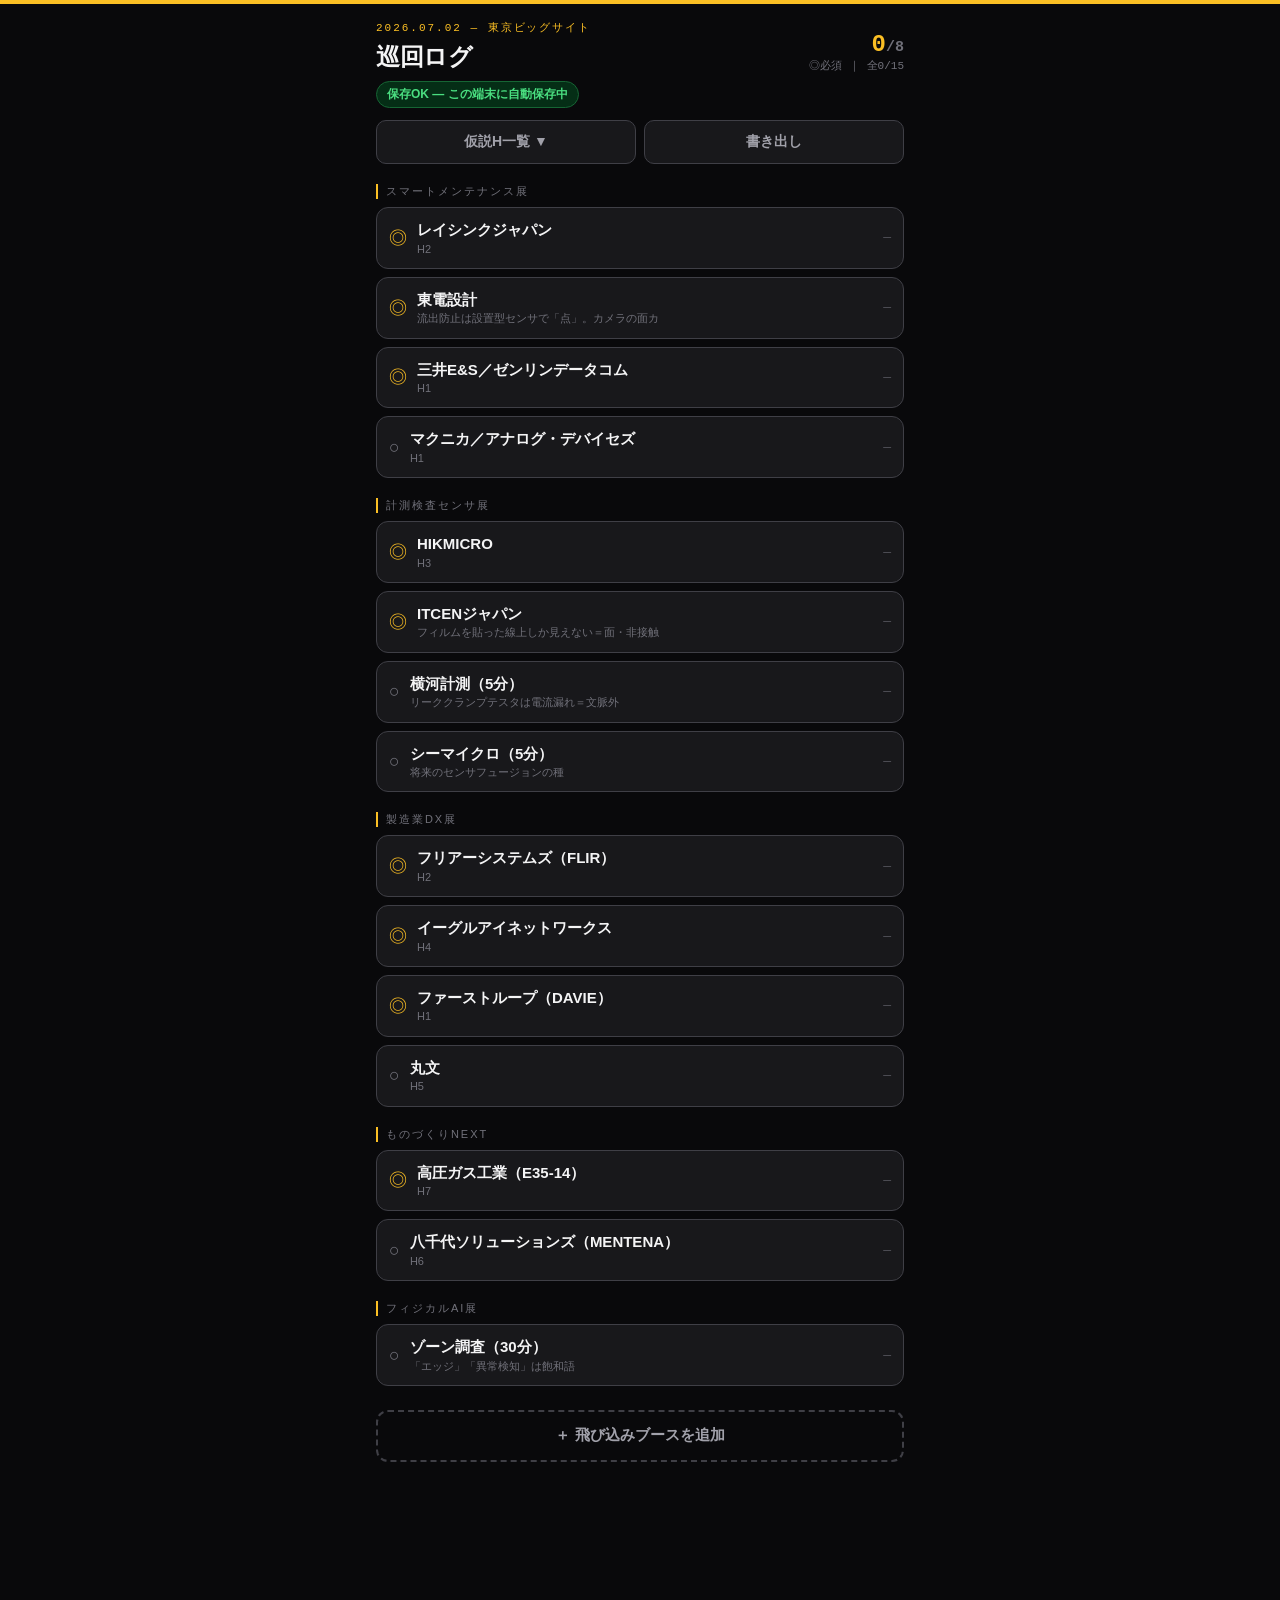
==== index.html @ 2e5acade "スマホ対応: GitHub Pages公開＋オフラインPWA化 展示会の巡回ログ(index.html)をスマホから使えるようにした。  - GitHub Pages で公開するための Actions" ====
<!doctype html>
<html lang="ja">
<head>
<meta charset="utf-8">
<meta name="viewport" content="width=device-width,initial-scale=1,viewport-fit=cover">
<meta name="apple-mobile-web-app-capable" content="yes">
<meta name="mobile-web-app-capable" content="yes">
<meta name="apple-mobile-web-app-status-bar-style" content="black-translucent">
<meta name="apple-mobile-web-app-title" content="巡回ログ">
<meta name="theme-color" content="#09090b">
<link rel="manifest" href="manifest.webmanifest">
<link rel="apple-touch-icon" href="icons/apple-touch-icon.png">
<link rel="icon" type="image/png" sizes="192x192" href="icons/icon-192.png">
<title>巡回ログ 07.02</title>
<style>
  :root{ --bg:#09090b; --card:#18181b; --bd:#3f3f46; --bd2:#27272a; --tx:#f4f4f5; --mut:#a1a1aa; --dim:#71717a; --amb:#fbbf24; --sky:#38bdf8; --rose:#fb7185; }
  *{box-sizing:border-box; -webkit-tap-highlight-color:transparent;}
  body{margin:0; background:var(--bg); color:var(--tx); font-family:-apple-system,BlinkMacSystemFont,"Hiragino Sans",sans-serif; border-top:4px solid var(--amb);}
  #app{max-width:560px; margin:0 auto; padding:16px 16px 140px;}
  .mono{font-family:ui-monospace,Menlo,monospace;}
  .eyebrow{font-size:11px; letter-spacing:.18em; text-transform:uppercase; color:var(--dim); margin:0 0 6px;}
  .zonehd{font-size:11px; letter-spacing:.18em; color:var(--dim); border-left:2px solid var(--amb); padding-left:8px; margin:20px 0 8px;}
  h1{font-size:24px; margin:2px 0 0; letter-spacing:-.02em;}
  h2{font-size:20px; margin:0; line-height:1.25;}
  .badge{display:inline-block; font-size:12px; font-weight:700; padding:4px 10px; border-radius:999px; margin-top:8px;}
  .b-ok{background:#052e16; color:#4ade80; border:1px solid #166534;}
  .b-cl{background:#1c1400; color:var(--amb); border:1px solid #713f12;}
  .b-ng{background:#2a0a10; color:var(--rose); border:1px solid #881337;}
  .hbtns{display:flex; gap:8px; margin-top:12px;}
  .hbtn{flex:1; min-height:44px; border-radius:10px; background:var(--card); border:1px solid var(--bd); color:var(--mut); font-weight:700; font-size:14px;}
  .hbtn:active{background:#27272a;}
  .hyps{margin-top:10px; background:var(--card); border:1px solid var(--bd2); border-radius:12px; padding:12px; display:none;}
  .hyps div{display:flex; gap:8px; font-size:13px; line-height:1.45; color:#d4d4d8; margin-bottom:6px;}
  .hyps b{color:var(--amb); flex-shrink:0;}
  .rowbtn{width:100%; text-align:left; display:flex; align-items:center; gap:10px; background:var(--card); border:1px solid var(--bd); border-radius:12px; padding:12px; margin-bottom:8px; color:var(--tx);}
  .rowbtn:active{background:#27272a;}
  .rowbtn .pri{font-size:18px; flex-shrink:0;} .pri.hot{color:var(--amb);} .pri.cold{color:var(--dim);}
  .rowbtn .nm{flex:1; font-weight:700; font-size:15px; line-height:1.3;}
  .rowbtn .nm small{display:block; font-weight:400; font-size:11px; color:var(--dim); margin-top:2px;}
  .rowbtn.done{border-color:var(--bd2);} .rowbtn.done .nm{color:var(--dim);}
  .rowbtn .st{font-size:13px; color:#52525b; flex-shrink:0;} .rowbtn.done .st{color:var(--amb);}
  .addbtn{width:100%; min-height:52px; border-radius:12px; border:2px dashed var(--bd); background:none; color:var(--mut); font-weight:700; font-size:15px; margin-top:16px;}
  .back{background:none; border:none; color:var(--mut); font-size:14px; padding:10px 0; margin-bottom:4px;}
  .view{font-size:13px; color:var(--mut); line-height:1.5; margin:8px 0 0;}
  .hypbox{margin-top:10px; background:var(--card); border-left:2px solid var(--amb); border-radius:8px; padding:9px 12px; font-size:13px; color:#fde68a; line-height:1.45;}
  .q{display:flex; gap:8px; font-size:15px; line-height:1.45; margin-top:7px;}
  .q b{color:var(--amb); flex-shrink:0;}
  .learn{font-size:12px; color:var(--dim); margin-top:10px; line-height:1.5;}
  .hr{height:1px; background:var(--bd2); margin:16px 0;}
  .lbl{font-size:11px; letter-spacing:.18em; text-transform:uppercase; color:var(--dim); margin:12px 0 6px;}
  .grid{display:grid; gap:8px;} .g2{grid-template-columns:1fr 1fr;} .g3{grid-template-columns:1fr 1fr 1fr;} .g4{grid-template-columns:1fr 1fr 1fr 1fr;}
  .chip{min-height:48px; padding:8px 6px; border-radius:10px; font-size:15px; font-weight:700; background:#27272a; color:#d4d4d8; border:1px solid var(--bd);}
  .chip:active{background:#3f3f46;}
  .chip.on{background:var(--amb); color:#09090b; border-color:var(--amb);}
  .chip.rose.on{background:var(--rose); border-color:var(--rose);}
  .chip.sky.on{background:var(--sky); border-color:var(--sky);}
  .chip.wide{width:100%;}
  input[type=text], textarea{width:100%; background:var(--card); border:1px solid var(--bd); border-radius:12px; padding:12px; font-size:16px; color:var(--tx); font-family:inherit;}
  textarea{line-height:1.5; resize:vertical;}
  textarea.code{font-family:ui-monospace,Menlo,monospace; font-size:11px; color:#d4d4d8; line-height:1.6;}
  ::placeholder{color:#52525b;}
  .savebar{position:fixed; left:0; right:0; bottom:0; background:rgba(9,9,11,.97); border-top:1px solid var(--bd2); padding:12px 16px calc(14px + env(safe-area-inset-bottom));}
  .savebar button{width:100%; max-width:560px; display:block; margin:0 auto; min-height:56px; border-radius:14px; background:var(--amb); color:#09090b; font-size:17px; font-weight:800; border:none;}
  .savebar button:active{background:#fcd34d;}
  .exbtns{display:grid; grid-template-columns:1fr 1fr; gap:8px; margin-top:14px;}
  .exbtns button{min-height:52px; border-radius:12px; font-weight:800; font-size:15px; border:1px solid var(--bd);}
  .exbtns .primary{background:var(--amb); color:#09090b; border-color:var(--amb);}
  .exbtns .ghost{background:#27272a; color:var(--tx);}
  .note-s{font-size:12px; color:var(--dim); margin-top:8px; line-height:1.5;}
  .warn{margin-top:10px; background:#2a0a10; border:1px solid #881337; border-radius:12px; padding:10px 12px; font-size:13px; color:#fda4af; line-height:1.5;}
  .warn button{margin-top:8px; width:100%; min-height:44px; border-radius:10px; background:var(--rose); color:#09090b; font-weight:800; border:none; font-size:14px;}
  #toast{position:fixed; top:14px; left:50%; transform:translateX(-50%); background:var(--amb); color:#09090b; font-size:14px; font-weight:800; padding:8px 18px; border-radius:999px; z-index:50; display:none; box-shadow:0 4px 16px rgba(0,0,0,.5); max-width:88vw;}
  .cnt{text-align:right;} .cnt .big{font-size:24px; font-weight:800; color:var(--amb);} .cnt .big span{color:var(--dim); font-size:15px;} .cnt .sub{font-size:11px; color:var(--dim);}
  .topline{display:flex; justify-content:space-between; align-items:flex-end;}
</style>
</head>
<body>
<div id="app"></div>
<div id="toast"></div>
<script>
"use strict";
const KEY = "expo-log-20260702";

const HYPS = [
 ["H0","5展が同一会場・同一会期か（フロアマップ30秒）"],
 ["H1","空白の実在：センサ未設置箇所を汎用カメラで拾う訴求はデモでも不在"],
 ["H2","計測と判断の分離：サーマル勢は「測る」を売り、判断は顧客側"],
 ["H3","凍結・着氷はデモ・事例含め会場ゼロ"],
 ["H4","クラウドNGが商談の共通阻害要因"],
 ["H5","既設カメラ流用ニーズは頻出だが頓挫している"],
 ["H6","点検DXは記録止まり。巡回と巡回の間は無防備"],
 ["H7","危険物系来場者は本展には薄い → 主戦場は7/15"]
];

const ZONES = ["スマートメンテナンス展","計測検査センサ展","製造業DX展","ものづくりNEXT","フィジカルAI展","その他"];

const COMPANIES = [
 {id:"raysink",zone:"スマートメンテナンス展",pri:"◎",name:"レイシンクジャパン",
  view:"思想的対極。サーマル／ガス／音響／部分放電の専用カメラ群で多ハザードを面カバーする唯一の社",
  hyp:"H2 売り物は可視化ハード。異常かどうかの判断は顧客の目に残る",
  qs:["アラートの閾値やルールは誰が作りますか？","カメラを向けていない場所・想定外の種類の異常はどう拾いますか？","クラウド不可の現場はどう構成しますか？"],
  learn:"競合か土台か。判断が人任せなら協業ルートが開く"},
 {id:"touden",zone:"スマートメンテナンス展",pri:"◎",name:"東電設計",
  view:"唯一「危険物流出防止」を明言（DELI-FACTⅡ・浸感弁＝設置型センサ）。ICP課題の翻訳者",
  hyp:"流出防止は設置型センサで「点」。カメラの面カバーは無い",
  qs:["流出防止は具体的にどのセンサで？カメラは使いますか？","お客様が一番怖がっている異常は何ですか？","センサを置いていない範囲の異常はどう考えます？"],
  learn:"保安部門の稟議語彙＋設置型の守備範囲外＝メニナルの土俵"},
 {id:"mitsui",zone:"スマートメンテナンス展",pri:"◎",name:"三井E&S／ゼンリンデータコム",
  view:"腐食「検知」唯一の直接競合（ドローン自動飛行＋AI錆判定）",
  hyp:"H1 定期フライト＝点の点検。屋内・防爆・配管裏・常時は空白",
  qs:["飛行頻度は？飛行と飛行の間に進んだ異常は？","ドローンを飛ばせない屋内・防爆エリアは？","錆以外（滲み・変色・漏れ跡）も判定できますか？"],
  learn:"正面回避の線引きと「常時×地上×多種」空白の裏取り"},
 {id:"macnica",zone:"スマートメンテナンス展",pri:"○",name:"マクニカ／アナログ・デバイセズ",
  view:"振動・電流・温度センサ予兆保全の代表＋大手商社（チャネル候補）",
  hyp:"H1 センサは付けた所しか見えない",
  qs:["センサを付けていない設備の異常はどう拾う想定ですか？","画像・カメラ系異常検知の取扱い予定は？"],
  learn:"センサ系の限界証言＋商社が判断レイヤーを欲しがるか"},
 {id:"hikmicro",zone:"計測検査センサ展",pri:"◎",name:"HIKMICRO",
  view:"サーマルHWの価格破壊者（スマホ接続型〜高性能機・多販型）",
  hyp:"H3 凍結・着氷の事例は無い。常時監視の判断はソフト外",
  qs:["凍結・着氷を検知した事例はありますか？","据置き常時監視の異常判定は閾値？設定は誰が？","本体はいくらから？代理店販売の条件は？"],
  learn:"サーマルHW価格相場・凍結空白の裏取り・代理店条件"},
 {id:"itcen",zone:"計測検査センサ展",pri:"◎",name:"ITCENジャパン",
  view:"液漏れ検知の唯一の直接系（フィルム型・接触式・秒単位）。防爆現場の制約を知る最短ルート",
  hyp:"フィルムを貼った線上しか見えない＝面・非接触・遠隔は空白",
  qs:["フィルムを貼れない／貼っていない場所の漏れは？","防爆エリアで映像系を求められることは？制約は？","お客様は漏れを「何秒後に知りたい」と言いますか？"],
  learn:"接触式の物理限界＝カメラ型の存在理由。防爆制約を先回りで学ぶ"},
 {id:"yokogawa",zone:"計測検査センサ展",pri:"○",name:"横河計測（5分）",
  view:"「漏れ4社」のノイズ確認だけ",
  hyp:"リーククランプテスタは電流漏れ＝文脈外",
  qs:["リーククランプテスタの「リーク」は電流漏れのことですか？"],
  learn:"電流なら漏れ4社から1社ノイズ除去"},
 {id:"cmicro",zone:"計測検査センサ展",pri:"○",name:"シーマイクロ（5分）",
  view:"近赤外／分光の技術動向だけ",
  hyp:"将来のセンサフュージョンの種",
  qs:["近赤外で、可視光で見えない液体の滲みは見えますか？"],
  learn:"検知手段の引き出しが増える"},
 {id:"flir",zone:"製造業DX展",pri:"◎",name:"フリアーシステムズ（FLIR）",
  view:"世界最大手。音響カメラ（エア漏れ）＋サーモの運用課題を聞く",
  hyp:"H2 常時監視の「誰が見るか」が顧客の詰まり",
  qs:["サーモ据置きのお客様は、映像を誰が見ていますか？","音響カメラはエア以外（ガス・液体）にも効きますか？","クラウドNGの工場ではどう構成しますか？"],
  learn:"最大手が認める運用の詰まり＝そのままメニナルの要件定義"},
 {id:"eagleeye",zone:"製造業DX展",pri:"◎",name:"イーグルアイネットワークス",
  view:"クラウド映像監視の急先鋒＝エッジ完結の対照実験",
  hyp:"H4 クラウドNGの製造現場に相当数断られている",
  qs:["既設カメラはそのまま繋げますか？頓挫要因は？","クラウド不可の工場の引き合いは？その時どうします？"],
  learn:"H4・H5を両取り。失注証言＝エッジ完結を第1訴求に昇格する根拠"},
 {id:"fastloop",zone:"製造業DX展",pri:"◎",name:"ファーストループ（DAVIE）",
  view:"思想的に最接近（映像→状況把握→意思決定）。ただし文脈は良品率",
  hyp:"H1 対象はライン内。保安周辺（漏れ・滲み・凍結）は対象外",
  qs:["対象は生産ラインの中だけ？構内の漏れ・滲みのような保安系は？","異常の種類を事前定義せず「何かおかしい」を拾えますか？"],
  learn:"最接近競合との境界線。保安系もやるなら最重要マーク"},
 {id:"marubun",zone:"製造業DX展",pri:"○",name:"丸文",
  view:"エッジAIカメラ商社。H5＋チャネル候補",
  hyp:"H5 既設流用は頻出だが頓挫している",
  qs:["既設カメラ流用の相談は多い？何で頓挫します？","扱うエッジAIカメラは「判断」まで込みですか？"],
  learn:"頓挫要因リスト＋代理店候補適性"},
 {id:"kogas",zone:"ものづくりNEXT",pri:"◎",name:"高圧ガス工業（E35-14）",
  view:"会場唯一のICP当事者。出展はRFIDだが聞くのは保安の現場。最初に「保安・製造側の方いますか？」",
  hyp:"H7 顧客の生課題はここでしか聞けない",
  qs:["充填所・貯蔵所の日常巡視で一番手間なのは？","凍結・着氷・漏えいの兆候は今どう見つけています？","スマート保安は社内で話題になりますか？"],
  learn:"顧客の課題語彙と現状のやり方＝7/15トークの素材"},
 {id:"yachiyo",zone:"ものづくりNEXT",pri:"○",name:"八千代ソリューションズ（MENTENA）",
  view:"保全SaaSの天井測定＋協業候補（ファイル上も連携候補と分類済み）",
  hyp:"H6 記録・計画のDX止まり。「点検と点検の間」は無防備",
  qs:["巡回と巡回の間の異常は誰が見つけますか？","カメラ情報をMENTENAに入れたい要望はありますか？"],
  learn:"「点検の隙間」が刺さるかの一次証拠＋製品連携の芽"},
 {id:"physai",zone:"フィジカルAI展",pri:"○",name:"ゾーン調査（30分）",
  view:"語彙の混雑度調査。リョーサン菱洋でエッジ推論HWの相場だけ聞く",
  hyp:"「エッジ」「異常検知」は飽和語",
  qs:["「エッジ」「異常検知」「状況認識」を使うブース数を数える","（リョーサン菱洋）Jetson系推論基盤の価格・供給は？"],
  learn:"自社ピッチで埋もれる言葉／立つ言葉のリスト"}
];

const SELL=["測る","判断","両方","？"], METHOD=["専用機","汎用+AI","？"], EDGE=["エッジ可","クラウドのみ","？"], VERDICT=["成立","△","不成立"];

// ---------- storage (auto-detect) ----------
let MODE = "memory"; // claude | local | memory
const store = {
  async init(){
    try{
      if (window.storage && window.storage.set){
        await window.storage.set(KEY+"-t","1");
        try{ await window.storage.delete(KEY+"-t"); }catch(e){}
        MODE="claude"; return;
      }
    }catch(e){}
    try{ localStorage.setItem(KEY+"-t","1"); localStorage.removeItem(KEY+"-t"); MODE="local"; return; }catch(e){}
    MODE="memory";
  },
  async load(){
    try{
      if (MODE==="claude"){ const r = await window.storage.get(KEY); return (r && r.value) ? JSON.parse(r.value) : null; }
      if (MODE==="local"){ const v = localStorage.getItem(KEY); return v ? JSON.parse(v) : null; }
    }catch(e){}
    return null;
  },
  async save(d){
    try{
      const s = JSON.stringify(d);
      if (MODE==="claude"){ await window.storage.set(KEY, s); return true; }
      if (MODE==="local"){ localStorage.setItem(KEY, s); return true; }
    }catch(e){}
    return false;
  }
};

// ---------- state ----------
const S = { records:[], customs:[], cur:null, form:{}, customName:"", customZone:"その他", showH:false, lastSaved:null };
const app = document.getElementById("app");
const esc = s => String(s).replace(/[&<>"']/g, c => ({"&":"&amp;","<":"&lt;",">":"&gt;",'"':"&quot;","'":"&#39;"}[c]));
const allCompanies = () => COMPANIES.concat(S.customs.map(c => ({id:c.id,zone:c.zone,pri:"＋",name:c.name,view:"飛び込み",hyp:"",qs:[],learn:""})));
const recsOf = id => S.records.filter(r => r.id===id);
const byId = id => allCompanies().find(c => c.id===id);

function toast(m){ const t=document.getElementById("toast"); t.textContent=m; t.style.display="block"; clearTimeout(t._x); t._x=setTimeout(()=>t.style.display="none",2000); }

function badgeHTML(){
  if (MODE==="local")  return '<span class="badge b-ok">保存OK — この端末に自動保存中</span>';
  if (MODE==="claude") return '<span class="badge b-cl">保存OK — Claude内に自動保存中</span>';
  return '<span class="badge b-ng">⚠ 自動保存なし — 画面を閉じると消えます</span>';
}

// ---------- LIST ----------
function renderList(){
  const all = allCompanies();
  const doneMain = COMPANIES.filter(c=>c.pri==="◎" && recsOf(c.id).length).length;
  const doneAll = all.filter(c=>recsOf(c.id).length).length;
  let h = '<div class="topline"><div>'
    + '<div class="eyebrow mono" style="color:var(--amb)">2026.07.02 — 東京ビッグサイト</div>'
    + '<h1>巡回ログ</h1></div>'
    + '<div class="cnt mono"><div class="big">'+doneMain+'<span>/8</span></div><div class="sub">◎必須 ｜ 全'+doneAll+'/'+all.length+'</div></div></div>'
    + badgeHTML()
    + (S.lastSaved ? '<span class="mono" style="font-size:11px;color:var(--dim);margin-left:8px;">最終保存 '+S.lastSaved+'</span>' : '')
    + '<div class="hbtns"><button class="hbtn" onclick="toggleH()">仮説H一覧 '+(S.showH?"▲":"▼")+'</button><button class="hbtn" onclick="renderExport()">書き出し</button></div>'
    + '<div class="hyps" style="display:'+(S.showH?"block":"none")+'">'+HYPS.map(x=>'<div><b class="mono">'+x[0]+'</b><span>'+x[1]+'</span></div>').join("")+'</div>';
  if (MODE==="memory"){
    h += '<div class="warn">この開き方だと自動保存が効きません。1〜2ブースごとに下のボタンでコピーし、メモアプリに貼ってください。<button onclick="copyJSONL()">JSONLを今すぐコピー（'+S.records.length+'件）</button></div>';
  }
  ZONES.forEach(z=>{
    const cs = all.filter(c=>c.zone===z);
    if(!cs.length) return;
    h += '<div class="zonehd">'+esc(z)+'</div>';
    cs.forEach(c=>{
      const n = recsOf(c.id).length, done = n>0;
      const tag = c.hyp ? (c.hyp.indexOf("H")===0 ? c.hyp.split("　")[0].split(" ")[0] : c.hyp.slice(0,22)) : "";
      h += '<button class="rowbtn'+(done?" done":"")+'" onclick="openC(\''+c.id+'\')">'
        + '<span class="pri '+(c.pri==="◎"?"hot":"cold")+'">'+c.pri+'</span>'
        + '<span class="nm">'+esc(c.name)+(tag?'<small>'+esc(tag)+'</small>':"")+'</span>'
        + '<span class="st mono">'+(done ? "済"+(n>1?"×"+n:"") : "—")+'</span></button>';
    });
  });
  h += '<button class="addbtn" onclick="openCustom()">＋ 飛び込みブースを追加</button>';
  app.innerHTML = h;
  window.scrollTo(0,0);
}
function toggleH(){ S.showH=!S.showH; renderList(); }

// ---------- DETAIL ----------
function chipRow(label, group, opts, cols){
  return '<div class="lbl">'+label+'</div><div class="grid g'+cols+'">'
    + opts.map(o=>'<button class="chip'+(S.form[group]===o?" on":"")+(o==="不成立"?" rose":"")+'" data-g="'+group+'" data-v="'+esc(o)+'" onclick="tapChip(this)">'+esc(o)+'</button>').join("")
    + '</div>';
}
function tapChip(el){
  const g=el.dataset.g, v=el.dataset.v;
  S.form[g] = (S.form[g]===v) ? "" : v;
  el.parentElement.querySelectorAll(".chip").forEach(c=>c.classList.toggle("on", S.form[g]===c.dataset.v));
}
function tapPartner(el){ S.form.partner=!S.form.partner; el.classList.toggle("on", S.form.partner); }
function tapZone(el){
  S.customZone = el.dataset.v;
  el.parentElement.querySelectorAll(".chip").forEach(c=>c.classList.toggle("on", S.customZone===c.dataset.v));
}

function openC(id){
  const c = byId(id); if(!c) return;
  const prev = recsOf(id), last = prev[prev.length-1];
  S.form = last ? {sell:last.sell,method:last.method,edge:last.edge,verdict:last.verdict,partner:!!last.partner,note:last.note}
                : {sell:"",method:"",edge:"",verdict:"",partner:false,note:""};
  S.cur = c;
  renderDetail(false);
}
function openCustom(){
  S.form = {sell:"",method:"",edge:"",verdict:"",partner:false,note:""};
  S.customName=""; S.customZone="その他";
  S.cur = {isNew:true};
  renderDetail(true);
}
function renderDetail(isNew){
  let h = '<button class="back" onclick="renderList()">← 一覧へ</button>';
  if (isNew){
    h += '<input type="text" placeholder="社名を入力" value="" oninput="S.customName=this.value">'
      + '<div class="lbl">ゾーン</div><div class="grid g3">'
      + ZONES.map(z=>'<button class="chip'+(S.customZone===z?" on":"")+'" data-v="'+esc(z)+'" onclick="tapZone(this)" style="font-size:12px;">'+esc(z.replace("展",""))+'</button>').join("")
      + '</div>';
  } else {
    const c = S.cur;
    h += '<div style="display:flex;gap:8px;align-items:flex-start;">'
      + '<span class="pri '+(c.pri==="◎"?"hot":"cold")+'" style="font-size:20px;">'+c.pri+'</span><h2>'+esc(c.name)+'</h2></div>'
      + '<div class="mono" style="font-size:11px;color:var(--dim);margin-top:4px;">'+esc(c.zone)+'</div>'
      + (c.view ? '<p class="view">'+esc(c.view)+'</p>' : "")
      + (c.hyp ? '<div class="hypbox">仮説：'+esc(c.hyp)+'</div>' : "")
      + (c.qs||[]).map((q,i)=>'<div class="q"><b class="mono">Q'+(i+1)+'</b><span>'+esc(q)+'</span></div>').join("")
      + (c.learn ? '<div class="learn">→ 分かる：'+esc(c.learn)+'</div>' : "");
  }
  h += '<div class="hr"></div>'
    + chipRow("売り物","sell",SELL,4)
    + chipRow("方式","method",METHOD,3)
    + chipRow("エッジ","edge",EDGE,3)
    + chipRow("仮説の判定","verdict",VERDICT,3)
    + '<div style="margin-top:14px;"><button class="chip sky wide'+(S.form.partner?" on":"")+'" onclick="tapPartner(this)">☆ 協業・代理店候補</button></div>'
    + '<div class="lbl">刺さった一言・価格・気づき</div>'
    + '<textarea id="note" rows="4" placeholder="音声入力が速い。1行でOK" oninput="S.form.note=this.value"></textarea>'
    + '<div class="savebar"><button onclick="save()">保存して一覧へ</button></div>';
  app.innerHTML = h;
  document.getElementById("note").value = S.form.note || "";
  window.scrollTo(0,0);
}

async function save(){
  let c = S.cur;
  if (c.isNew){
    const nm = (S.customName||"").trim();
    if(!nm){ toast("社名を入れてください"); return; }
    const id = "c_"+Date.now();
    c = {id:id, name:nm, zone:S.customZone};
    S.customs.push(c);
  }
  const rec = {
    ts:new Date().toISOString(), id:c.id, name:c.name, zone:c.zone,
    sell:S.form.sell||"", method:S.form.method||"", edge:S.form.edge||"",
    verdict:S.form.verdict||"", partner:!!S.form.partner, note:(S.form.note||"").trim()
  };
  S.records.push(rec);
  const ok = await store.save({records:S.records, customs:S.customs});
  if (ok){
    const d=new Date(); S.lastSaved = ("0"+d.getHours()).slice(-2)+":"+("0"+d.getMinutes()).slice(-2);
    toast("保存しました（"+S.records.length+"件）");
  } else {
    toast("⚠端末に保存できません。JSONLコピーで退避を");
  }
  renderList();
}

// ---------- EXPORT ----------
function jsonl(){ return S.records.map(r=>JSON.stringify(r)).join("\n"); }
function md(){
  let out = "# 巡回ログ 2026-07-02 ものづくりワールド東京\n\n";
  const all = allCompanies();
  ZONES.forEach(z=>{
    const cs = all.filter(c=>c.zone===z);
    if(!cs.length) return;
    out += "## "+z+"\n";
    cs.forEach(c=>{
      const rs = recsOf(c.id);
      if(!rs.length){ out += "- [未] "+c.pri+" "+c.name+"\n"; return; }
      const r = rs[rs.length-1];
      const tags=[r.verdict&&("仮説:"+r.verdict), r.sell, r.method, r.edge, r.partner&&"☆協業候補"].filter(Boolean).join(" / ");
      out += "- [済] "+c.pri+" "+c.name+(tags?" ｜ "+tags:"")+(r.note?" ｜ "+r.note:"")+"\n";
    });
    out += "\n";
  });
  return out;
}
function copyText(text, label){
  const done = ok => toast(ok ? label+"をコピーしました" : "下の欄を長押しで全選択→コピーしてください");
  if (navigator.clipboard && navigator.clipboard.writeText){
    navigator.clipboard.writeText(text).then(()=>done(true)).catch(()=>fallbackCopy(text, done));
  } else fallbackCopy(text, done);
}
function fallbackCopy(text, done){
  try{
    const ta=document.createElement("textarea"); ta.value=text;
    ta.style.position="fixed"; ta.style.opacity="0";
    document.body.appendChild(ta); ta.focus(); ta.select();
    const ok=document.execCommand("copy"); ta.remove(); done(ok);
  }catch(e){ done(false); }
}
function copyJSONL(){ copyText(jsonl(),"JSONL"); }
function copyMD(){ copyText(md(),"まとめ"); }

function renderExport(){
  const all = allCompanies();
  const doneAll = all.filter(c=>recsOf(c.id).length).length;
  app.innerHTML =
    '<button class="back" onclick="renderList()">← 一覧へ</button>'
    + '<h2>書き出し</h2>'
    + '<div class="mono" style="font-size:12px;color:var(--dim);margin-top:4px;">記録 '+S.records.length+' 件 ｜ 訪問 '+doneAll+'/'+all.length+'</div>'
    + badgeHTML()
    + '<div class="exbtns"><button class="primary" onclick="copyJSONL()">JSONLコピー</button><button class="ghost" onclick="copyMD()">まとめコピー</button></div>'
    + '<div class="note-s">JSONL＝1記録1行の追記形式（帰宅後パイプライン用）。まとめ＝Markdownの巡回サマリ。</div>'
    + '<div class="lbl">JSONL</div><textarea id="exj" class="code" rows="8" readonly onclick="this.select()"></textarea>'
    + '<div class="lbl">まとめ（Markdown）</div><textarea id="exm" class="code" rows="11" readonly onclick="this.select()"></textarea>';
  document.getElementById("exj").value = jsonl() || "（まだ記録がありません）";
  document.getElementById("exm").value = md();
  window.scrollTo(0,0);
}

// ---------- init ----------
(async function(){
  await store.init();
  const d = await store.load();
  if (d){ S.records = d.records||[]; S.customs = d.customs||[]; }
  renderList();
})();

// ---------- PWA: offline support ----------
if ("serviceWorker" in navigator){
  window.addEventListener("load", ()=>{
    navigator.serviceWorker.register("sw.js").catch(()=>{});
  });
}
</script>
</body>
</html>
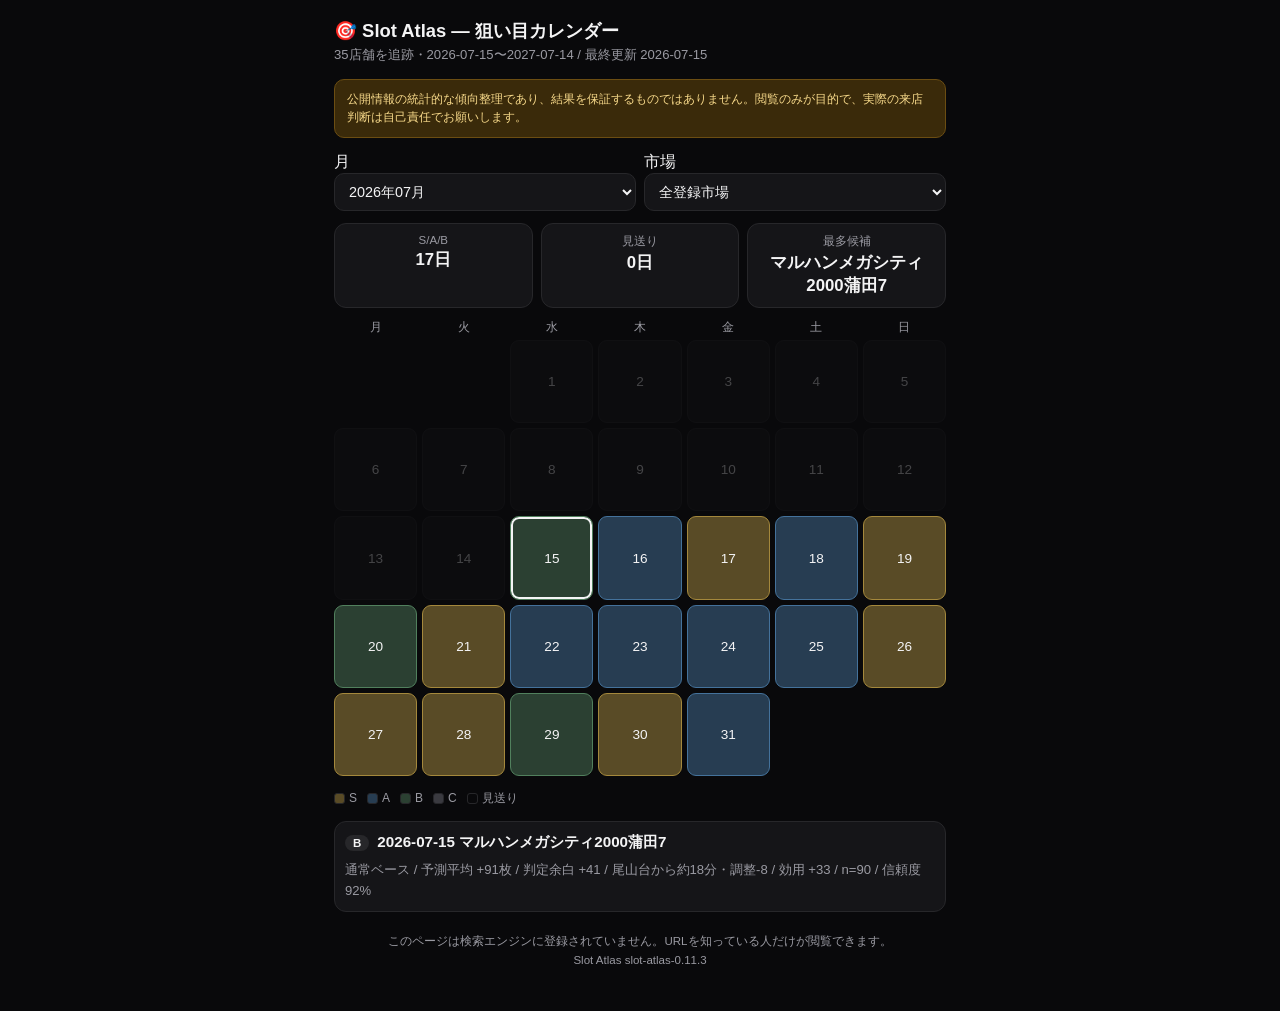
==== commit 349edaeb: "Slot Atlas 狙い目カレンダーに全面刷新（仲間内限定・非公開共有） 展示会巡回ログアプリを、パチスロホール365日狙い目カレンダーへ差し替え。 data/candidates.json を f" ====
--- a/index.html
+++ b/index.html
@@ -2,413 +2,246 @@
 <html lang="ja">
 <head>
 <meta charset="utf-8">
-<meta name="viewport" content="width=device-width,initial-scale=1,viewport-fit=cover">
-<meta name="apple-mobile-web-app-capable" content="yes">
-<meta name="mobile-web-app-capable" content="yes">
-<meta name="apple-mobile-web-app-status-bar-style" content="black-translucent">
-<meta name="apple-mobile-web-app-title" content="巡回ログ">
+<meta name="viewport" content="width=device-width, initial-scale=1, viewport-fit=cover">
+<meta name="robots" content="noindex, nofollow, noarchive">
 <meta name="theme-color" content="#09090b">
+<title>Slot Atlas — 狙い目カレンダー</title>
 <link rel="manifest" href="manifest.webmanifest">
 <link rel="apple-touch-icon" href="icons/apple-touch-icon.png">
-<link rel="icon" type="image/png" sizes="192x192" href="icons/icon-192.png">
-<title>巡回ログ 07.02</title>
+<link rel="icon" href="icons/icon-192.png">
 <style>
-  :root{ --bg:#09090b; --card:#18181b; --bd:#3f3f46; --bd2:#27272a; --tx:#f4f4f5; --mut:#a1a1aa; --dim:#71717a; --amb:#fbbf24; --sky:#38bdf8; --rose:#fb7185; }
-  *{box-sizing:border-box; -webkit-tap-highlight-color:transparent;}
-  body{margin:0; background:var(--bg); color:var(--tx); font-family:-apple-system,BlinkMacSystemFont,"Hiragino Sans",sans-serif; border-top:4px solid var(--amb);}
-  #app{max-width:560px; margin:0 auto; padding:16px 16px 140px;}
-  .mono{font-family:ui-monospace,Menlo,monospace;}
-  .eyebrow{font-size:11px; letter-spacing:.18em; text-transform:uppercase; color:var(--dim); margin:0 0 6px;}
-  .zonehd{font-size:11px; letter-spacing:.18em; color:var(--dim); border-left:2px solid var(--amb); padding-left:8px; margin:20px 0 8px;}
-  h1{font-size:24px; margin:2px 0 0; letter-spacing:-.02em;}
-  h2{font-size:20px; margin:0; line-height:1.25;}
-  .badge{display:inline-block; font-size:12px; font-weight:700; padding:4px 10px; border-radius:999px; margin-top:8px;}
-  .b-ok{background:#052e16; color:#4ade80; border:1px solid #166534;}
-  .b-cl{background:#1c1400; color:var(--amb); border:1px solid #713f12;}
-  .b-ng{background:#2a0a10; color:var(--rose); border:1px solid #881337;}
-  .hbtns{display:flex; gap:8px; margin-top:12px;}
-  .hbtn{flex:1; min-height:44px; border-radius:10px; background:var(--card); border:1px solid var(--bd); color:var(--mut); font-weight:700; font-size:14px;}
-  .hbtn:active{background:#27272a;}
-  .hyps{margin-top:10px; background:var(--card); border:1px solid var(--bd2); border-radius:12px; padding:12px; display:none;}
-  .hyps div{display:flex; gap:8px; font-size:13px; line-height:1.45; color:#d4d4d8; margin-bottom:6px;}
-  .hyps b{color:var(--amb); flex-shrink:0;}
-  .rowbtn{width:100%; text-align:left; display:flex; align-items:center; gap:10px; background:var(--card); border:1px solid var(--bd); border-radius:12px; padding:12px; margin-bottom:8px; color:var(--tx);}
-  .rowbtn:active{background:#27272a;}
-  .rowbtn .pri{font-size:18px; flex-shrink:0;} .pri.hot{color:var(--amb);} .pri.cold{color:var(--dim);}
-  .rowbtn .nm{flex:1; font-weight:700; font-size:15px; line-height:1.3;}
-  .rowbtn .nm small{display:block; font-weight:400; font-size:11px; color:var(--dim); margin-top:2px;}
-  .rowbtn.done{border-color:var(--bd2);} .rowbtn.done .nm{color:var(--dim);}
-  .rowbtn .st{font-size:13px; color:#52525b; flex-shrink:0;} .rowbtn.done .st{color:var(--amb);}
-  .addbtn{width:100%; min-height:52px; border-radius:12px; border:2px dashed var(--bd); background:none; color:var(--mut); font-weight:700; font-size:15px; margin-top:16px;}
-  .back{background:none; border:none; color:var(--mut); font-size:14px; padding:10px 0; margin-bottom:4px;}
-  .view{font-size:13px; color:var(--mut); line-height:1.5; margin:8px 0 0;}
-  .hypbox{margin-top:10px; background:var(--card); border-left:2px solid var(--amb); border-radius:8px; padding:9px 12px; font-size:13px; color:#fde68a; line-height:1.45;}
-  .q{display:flex; gap:8px; font-size:15px; line-height:1.45; margin-top:7px;}
-  .q b{color:var(--amb); flex-shrink:0;}
-  .learn{font-size:12px; color:var(--dim); margin-top:10px; line-height:1.5;}
-  .hr{height:1px; background:var(--bd2); margin:16px 0;}
-  .lbl{font-size:11px; letter-spacing:.18em; text-transform:uppercase; color:var(--dim); margin:12px 0 6px;}
-  .grid{display:grid; gap:8px;} .g2{grid-template-columns:1fr 1fr;} .g3{grid-template-columns:1fr 1fr 1fr;} .g4{grid-template-columns:1fr 1fr 1fr 1fr;}
-  .chip{min-height:48px; padding:8px 6px; border-radius:10px; font-size:15px; font-weight:700; background:#27272a; color:#d4d4d8; border:1px solid var(--bd);}
-  .chip:active{background:#3f3f46;}
-  .chip.on{background:var(--amb); color:#09090b; border-color:var(--amb);}
-  .chip.rose.on{background:var(--rose); border-color:var(--rose);}
-  .chip.sky.on{background:var(--sky); border-color:var(--sky);}
-  .chip.wide{width:100%;}
-  input[type=text], textarea{width:100%; background:var(--card); border:1px solid var(--bd); border-radius:12px; padding:12px; font-size:16px; color:var(--tx); font-family:inherit;}
-  textarea{line-height:1.5; resize:vertical;}
-  textarea.code{font-family:ui-monospace,Menlo,monospace; font-size:11px; color:#d4d4d8; line-height:1.6;}
-  ::placeholder{color:#52525b;}
-  .savebar{position:fixed; left:0; right:0; bottom:0; background:rgba(9,9,11,.97); border-top:1px solid var(--bd2); padding:12px 16px calc(14px + env(safe-area-inset-bottom));}
-  .savebar button{width:100%; max-width:560px; display:block; margin:0 auto; min-height:56px; border-radius:14px; background:var(--amb); color:#09090b; font-size:17px; font-weight:800; border:none;}
-  .savebar button:active{background:#fcd34d;}
-  .exbtns{display:grid; grid-template-columns:1fr 1fr; gap:8px; margin-top:14px;}
-  .exbtns button{min-height:52px; border-radius:12px; font-weight:800; font-size:15px; border:1px solid var(--bd);}
-  .exbtns .primary{background:var(--amb); color:#09090b; border-color:var(--amb);}
-  .exbtns .ghost{background:#27272a; color:var(--tx);}
-  .note-s{font-size:12px; color:var(--dim); margin-top:8px; line-height:1.5;}
-  .warn{margin-top:10px; background:#2a0a10; border:1px solid #881337; border-radius:12px; padding:10px 12px; font-size:13px; color:#fda4af; line-height:1.5;}
-  .warn button{margin-top:8px; width:100%; min-height:44px; border-radius:10px; background:var(--rose); color:#09090b; font-weight:800; border:none; font-size:14px;}
-  #toast{position:fixed; top:14px; left:50%; transform:translateX(-50%); background:var(--amb); color:#09090b; font-size:14px; font-weight:800; padding:8px 18px; border-radius:999px; z-index:50; display:none; box-shadow:0 4px 16px rgba(0,0,0,.5); max-width:88vw;}
-  .cnt{text-align:right;} .cnt .big{font-size:24px; font-weight:800; color:var(--amb);} .cnt .big span{color:var(--dim); font-size:15px;} .cnt .sub{font-size:11px; color:var(--dim);}
-  .topline{display:flex; justify-content:space-between; align-items:flex-end;}
+  :root{
+    color-scheme: dark;
+    --bg:#09090b; --card:#151518; --card-border:#27272a; --fg:#f4f4f5; --muted:#9a9aa2;
+    --s:#f7c948; --a:#5bb0f7; --b:#7bd88f; --c:#3a3a40; --nobet:transparent;
+    --ring:#f4f4f5;
+  }
+  *{box-sizing:border-box}
+  html,body{margin:0;padding:0}
+  body{
+    background:var(--bg); color:var(--fg);
+    font-family:-apple-system,BlinkMacSystemFont,"Hiragino Sans","Yu Gothic",sans-serif;
+    padding:14px; padding-bottom:40px; max-width:640px; margin:0 auto;
+  }
+  h1{font-size:1.15rem; margin:4px 0 2px}
+  .sub{color:var(--muted); font-size:.82rem; margin:0 0 14px; line-height:1.5}
+  .banner{
+    background:#3a2a0a; border:1px solid #6b4d12; color:#f7d98a; border-radius:10px;
+    padding:10px 12px; font-size:.78rem; line-height:1.5; margin-bottom:14px;
+  }
+  .card{background:var(--card); border:1px solid var(--card-border); border-radius:12px; padding:10px}
+  .controls{display:grid; grid-template-columns:1fr 1fr; gap:8px; margin-bottom:12px}
+  select{
+    width:100%; background:var(--card); color:var(--fg); border:1px solid var(--card-border);
+    border-radius:10px; padding:9px 10px; font-size:.9rem;
+  }
+  .stats{display:grid; grid-template-columns:repeat(3,1fr); gap:8px; margin-bottom:12px}
+  .stat{background:var(--card); border:1px solid var(--card-border); border-radius:12px; padding:10px; text-align:center}
+  .stat .label{font-size:.72rem; color:var(--muted)}
+  .stat .value{font-size:1.05rem; font-weight:600; margin-top:2px}
+  .weekdays{display:grid; grid-template-columns:repeat(7,1fr); gap:5px; margin-bottom:5px; text-align:center; color:var(--muted); font-size:.72rem}
+  .grid{display:grid; grid-template-columns:repeat(7,1fr); gap:5px; margin-bottom:14px}
+  .day{
+    aspect-ratio:1/1; border-radius:9px; border:1px solid var(--card-border); background:var(--card);
+    color:var(--fg); font-size:.85rem; display:flex; align-items:center; justify-content:center;
+    cursor:pointer; position:relative; padding:0;
+  }
+  .day:disabled{opacity:.25; cursor:default}
+  .day[data-rank="S"]{background:color-mix(in srgb, var(--s) 30%, var(--card)); border-color:color-mix(in srgb, var(--s) 60%, var(--card-border))}
+  .day[data-rank="A"]{background:color-mix(in srgb, var(--a) 26%, var(--card)); border-color:color-mix(in srgb, var(--a) 55%, var(--card-border))}
+  .day[data-rank="B"]{background:color-mix(in srgb, var(--b) 22%, var(--card)); border-color:color-mix(in srgb, var(--b) 50%, var(--card-border))}
+  .day[data-rank="C"]{background:var(--c)}
+  .day[aria-pressed="true"]{box-shadow:0 0 0 2px var(--ring) inset}
+  .legend{display:flex; flex-wrap:wrap; gap:10px; font-size:.75rem; color:var(--muted); margin-bottom:14px; align-items:center}
+  .legend span{display:inline-flex; align-items:center; gap:4px}
+  .key{width:11px; height:11px; border-radius:3px; border:1px solid var(--card-border); display:inline-block}
+  .key.s{background:color-mix(in srgb, var(--s) 30%, var(--card))}
+  .key.a{background:color-mix(in srgb, var(--a) 26%, var(--card))}
+  .key.b{background:color-mix(in srgb, var(--b) 22%, var(--card))}
+  .key.c{background:var(--c)}
+  .key.n{background:transparent}
+  .detail{margin-bottom:16px}
+  .detail .line1{display:flex; align-items:baseline; gap:8px; flex-wrap:wrap}
+  .badge{
+    font-size:.72rem; font-weight:700; padding:2px 8px; border-radius:999px; background:var(--card-border);
+  }
+  .detail strong{font-size:.95rem}
+  .detail .why{color:var(--muted); font-size:.82rem; margin-top:6px; line-height:1.6}
+  .detail .warn{color:#f0a35c; font-size:.76rem; margin-top:6px}
+  .footer{color:var(--muted); font-size:.72rem; line-height:1.7; text-align:center; margin-top:20px}
+  .footer a{color:var(--muted)}
+  .loading, .error{color:var(--muted); font-size:.85rem; text-align:center; padding:30px 0}
 </style>
 </head>
 <body>
-<div id="app"></div>
-<div id="toast"></div>
+  <h1>🎯 Slot Atlas — 狙い目カレンダー</h1>
+  <p class="sub" id="subtitle">読み込み中…</p>
+  <div class="banner">
+    公開情報の統計的な傾向整理であり、結果を保証するものではありません。閲覧のみが目的で、実際の来店判断は自己責任でお願いします。
+  </div>
+
+  <div id="app">
+    <div class="loading">データを読み込んでいます…</div>
+  </div>
+
+  <div class="footer">
+    このページは検索エンジンに登録されていません。URLを知っている人だけが閲覧できます。<br>
+    Slot Atlas <span id="model-version"></span>
+  </div>
+
 <script>
-"use strict";
-const KEY = "expo-log-20260702";
-
-const HYPS = [
- ["H0","5展が同一会場・同一会期か（フロアマップ30秒）"],
- ["H1","空白の実在：センサ未設置箇所を汎用カメラで拾う訴求はデモでも不在"],
- ["H2","計測と判断の分離：サーマル勢は「測る」を売り、判断は顧客側"],
- ["H3","凍結・着氷はデモ・事例含め会場ゼロ"],
- ["H4","クラウドNGが商談の共通阻害要因"],
- ["H5","既設カメラ流用ニーズは頻出だが頓挫している"],
- ["H6","点検DXは記録止まり。巡回と巡回の間は無防備"],
- ["H7","危険物系来場者は本展には薄い → 主戦場は7/15"]
-];
-
-const ZONES = ["スマートメンテナンス展","計測検査センサ展","製造業DX展","ものづくりNEXT","フィジカルAI展","その他"];
-
-const COMPANIES = [
- {id:"raysink",zone:"スマートメンテナンス展",pri:"◎",name:"レイシンクジャパン",
-  view:"思想的対極。サーマル／ガス／音響／部分放電の専用カメラ群で多ハザードを面カバーする唯一の社",
-  hyp:"H2 売り物は可視化ハード。異常かどうかの判断は顧客の目に残る",
-  qs:["アラートの閾値やルールは誰が作りますか？","カメラを向けていない場所・想定外の種類の異常はどう拾いますか？","クラウド不可の現場はどう構成しますか？"],
-  learn:"競合か土台か。判断が人任せなら協業ルートが開く"},
- {id:"touden",zone:"スマートメンテナンス展",pri:"◎",name:"東電設計",
-  view:"唯一「危険物流出防止」を明言（DELI-FACTⅡ・浸感弁＝設置型センサ）。ICP課題の翻訳者",
-  hyp:"流出防止は設置型センサで「点」。カメラの面カバーは無い",
-  qs:["流出防止は具体的にどのセンサで？カメラは使いますか？","お客様が一番怖がっている異常は何ですか？","センサを置いていない範囲の異常はどう考えます？"],
-  learn:"保安部門の稟議語彙＋設置型の守備範囲外＝メニナルの土俵"},
- {id:"mitsui",zone:"スマートメンテナンス展",pri:"◎",name:"三井E&S／ゼンリンデータコム",
-  view:"腐食「検知」唯一の直接競合（ドローン自動飛行＋AI錆判定）",
-  hyp:"H1 定期フライト＝点の点検。屋内・防爆・配管裏・常時は空白",
-  qs:["飛行頻度は？飛行と飛行の間に進んだ異常は？","ドローンを飛ばせない屋内・防爆エリアは？","錆以外（滲み・変色・漏れ跡）も判定できますか？"],
-  learn:"正面回避の線引きと「常時×地上×多種」空白の裏取り"},
- {id:"macnica",zone:"スマートメンテナンス展",pri:"○",name:"マクニカ／アナログ・デバイセズ",
-  view:"振動・電流・温度センサ予兆保全の代表＋大手商社（チャネル候補）",
-  hyp:"H1 センサは付けた所しか見えない",
-  qs:["センサを付けていない設備の異常はどう拾う想定ですか？","画像・カメラ系異常検知の取扱い予定は？"],
-  learn:"センサ系の限界証言＋商社が判断レイヤーを欲しがるか"},
- {id:"hikmicro",zone:"計測検査センサ展",pri:"◎",name:"HIKMICRO",
-  view:"サーマルHWの価格破壊者（スマホ接続型〜高性能機・多販型）",
-  hyp:"H3 凍結・着氷の事例は無い。常時監視の判断はソフト外",
-  qs:["凍結・着氷を検知した事例はありますか？","据置き常時監視の異常判定は閾値？設定は誰が？","本体はいくらから？代理店販売の条件は？"],
-  learn:"サーマルHW価格相場・凍結空白の裏取り・代理店条件"},
- {id:"itcen",zone:"計測検査センサ展",pri:"◎",name:"ITCENジャパン",
-  view:"液漏れ検知の唯一の直接系（フィルム型・接触式・秒単位）。防爆現場の制約を知る最短ルート",
-  hyp:"フィルムを貼った線上しか見えない＝面・非接触・遠隔は空白",
-  qs:["フィルムを貼れない／貼っていない場所の漏れは？","防爆エリアで映像系を求められることは？制約は？","お客様は漏れを「何秒後に知りたい」と言いますか？"],
-  learn:"接触式の物理限界＝カメラ型の存在理由。防爆制約を先回りで学ぶ"},
- {id:"yokogawa",zone:"計測検査センサ展",pri:"○",name:"横河計測（5分）",
-  view:"「漏れ4社」のノイズ確認だけ",
-  hyp:"リーククランプテスタは電流漏れ＝文脈外",
-  qs:["リーククランプテスタの「リーク」は電流漏れのことですか？"],
-  learn:"電流なら漏れ4社から1社ノイズ除去"},
- {id:"cmicro",zone:"計測検査センサ展",pri:"○",name:"シーマイクロ（5分）",
-  view:"近赤外／分光の技術動向だけ",
-  hyp:"将来のセンサフュージョンの種",
-  qs:["近赤外で、可視光で見えない液体の滲みは見えますか？"],
-  learn:"検知手段の引き出しが増える"},
- {id:"flir",zone:"製造業DX展",pri:"◎",name:"フリアーシステムズ（FLIR）",
-  view:"世界最大手。音響カメラ（エア漏れ）＋サーモの運用課題を聞く",
-  hyp:"H2 常時監視の「誰が見るか」が顧客の詰まり",
-  qs:["サーモ据置きのお客様は、映像を誰が見ていますか？","音響カメラはエア以外（ガス・液体）にも効きますか？","クラウドNGの工場ではどう構成しますか？"],
-  learn:"最大手が認める運用の詰まり＝そのままメニナルの要件定義"},
- {id:"eagleeye",zone:"製造業DX展",pri:"◎",name:"イーグルアイネットワークス",
-  view:"クラウド映像監視の急先鋒＝エッジ完結の対照実験",
-  hyp:"H4 クラウドNGの製造現場に相当数断られている",
-  qs:["既設カメラはそのまま繋げますか？頓挫要因は？","クラウド不可の工場の引き合いは？その時どうします？"],
-  learn:"H4・H5を両取り。失注証言＝エッジ完結を第1訴求に昇格する根拠"},
- {id:"fastloop",zone:"製造業DX展",pri:"◎",name:"ファーストループ（DAVIE）",
-  view:"思想的に最接近（映像→状況把握→意思決定）。ただし文脈は良品率",
-  hyp:"H1 対象はライン内。保安周辺（漏れ・滲み・凍結）は対象外",
-  qs:["対象は生産ラインの中だけ？構内の漏れ・滲みのような保安系は？","異常の種類を事前定義せず「何かおかしい」を拾えますか？"],
-  learn:"最接近競合との境界線。保安系もやるなら最重要マーク"},
- {id:"marubun",zone:"製造業DX展",pri:"○",name:"丸文",
-  view:"エッジAIカメラ商社。H5＋チャネル候補",
-  hyp:"H5 既設流用は頻出だが頓挫している",
-  qs:["既設カメラ流用の相談は多い？何で頓挫します？","扱うエッジAIカメラは「判断」まで込みですか？"],
-  learn:"頓挫要因リスト＋代理店候補適性"},
- {id:"kogas",zone:"ものづくりNEXT",pri:"◎",name:"高圧ガス工業（E35-14）",
-  view:"会場唯一のICP当事者。出展はRFIDだが聞くのは保安の現場。最初に「保安・製造側の方いますか？」",
-  hyp:"H7 顧客の生課題はここでしか聞けない",
-  qs:["充填所・貯蔵所の日常巡視で一番手間なのは？","凍結・着氷・漏えいの兆候は今どう見つけています？","スマート保安は社内で話題になりますか？"],
-  learn:"顧客の課題語彙と現状のやり方＝7/15トークの素材"},
- {id:"yachiyo",zone:"ものづくりNEXT",pri:"○",name:"八千代ソリューションズ（MENTENA）",
-  view:"保全SaaSの天井測定＋協業候補（ファイル上も連携候補と分類済み）",
-  hyp:"H6 記録・計画のDX止まり。「点検と点検の間」は無防備",
-  qs:["巡回と巡回の間の異常は誰が見つけますか？","カメラ情報をMENTENAに入れたい要望はありますか？"],
-  learn:"「点検の隙間」が刺さるかの一次証拠＋製品連携の芽"},
- {id:"physai",zone:"フィジカルAI展",pri:"○",name:"ゾーン調査（30分）",
-  view:"語彙の混雑度調査。リョーサン菱洋でエッジ推論HWの相場だけ聞く",
-  hyp:"「エッジ」「異常検知」は飽和語",
-  qs:["「エッジ」「異常検知」「状況認識」を使うブース数を数える","（リョーサン菱洋）Jetson系推論基盤の価格・供給は？"],
-  learn:"自社ピッチで埋もれる言葉／立つ言葉のリスト"}
-];
-
-const SELL=["測る","判断","両方","？"], METHOD=["専用機","汎用+AI","？"], EDGE=["エッジ可","クラウドのみ","？"], VERDICT=["成立","△","不成立"];
-
-// ---------- storage (auto-detect) ----------
-let MODE = "memory"; // claude | local | memory
-const store = {
-  async init(){
-    try{
-      if (window.storage && window.storage.set){
-        await window.storage.set(KEY+"-t","1");
-        try{ await window.storage.delete(KEY+"-t"); }catch(e){}
-        MODE="claude"; return;
+(function () {
+  "use strict";
+
+  var app = document.getElementById("app");
+  var subtitle = document.getElementById("subtitle");
+
+  Promise.all([
+    fetch("data/candidates.json").then(function (r) { return r.json(); }),
+    fetch("data/meta.json").then(function (r) { return r.json(); })
+  ]).then(function (results) {
+    render(results[0], results[1]);
+  }).catch(function (err) {
+    app.innerHTML = '<div class="error">データの読み込みに失敗しました（' + err + '）。data/candidates.json と data/meta.json が同じ場所にあるか確認してください。</div>';
+  });
+
+  function render(rows, meta) {
+    document.getElementById("model-version").textContent = meta.model_version || "";
+    subtitle.textContent =
+      meta.hall_count + "店舗を追跡・" + meta.date_range[0] + "〜" + meta.date_range[1] +
+      " / 最終更新 " + meta.as_of;
+
+    var rankValue = { "NO BET": 0, "C": 1, "B": 2, "A": 3, "S": 4 };
+    var byDate = new Map();
+    rows.forEach(function (row) {
+      if (!byDate.has(row.d)) byDate.set(row.d, []);
+      byDate.get(row.d).push(row);
+    });
+    var months = Array.from(new Set(rows.map(function (r) { return r.d.slice(0, 7); }))).sort();
+    var markets = Array.from(new Set(rows.map(function (r) { return r.m; }))).sort();
+
+    app.innerHTML =
+      '<div class="controls">' +
+      '  <label>月<select id="month"></select></label>' +
+      '  <label>市場<select id="market"><option value="all">全登録市場</option></select></label>' +
+      '</div>' +
+      '<div class="stats">' +
+      '  <div class="stat"><div class="label">S/A/B</div><div class="value" id="stat-playable">0日</div></div>' +
+      '  <div class="stat"><div class="label">見送り</div><div class="value" id="stat-skip">0日</div></div>' +
+      '  <div class="stat"><div class="label">最多候補</div><div class="value" id="stat-top">—</div></div>' +
+      '</div>' +
+      '<div class="weekdays"><span>月</span><span>火</span><span>水</span><span>木</span><span>金</span><span>土</span><span>日</span></div>' +
+      '<div class="grid" id="grid"></div>' +
+      '<div class="legend">' +
+      '  <span><i class="key s"></i>S</span><span><i class="key a"></i>A</span>' +
+      '  <span><i class="key b"></i>B</span><span><i class="key c"></i>C</span>' +
+      '  <span><i class="key n"></i>見送り</span>' +
+      '</div>' +
+      '<div class="card detail" id="detail"></div>';
+
+    var monthSelect = document.getElementById("month");
+    var marketSelect = document.getElementById("market");
+    var grid = document.getElementById("grid");
+    var detail = document.getElementById("detail");
+
+    markets.forEach(function (m) {
+      var o = document.createElement("option");
+      o.value = m; o.textContent = m;
+      marketSelect.appendChild(o);
+    });
+    months.forEach(function (m) {
+      var o = document.createElement("option");
+      o.value = m; o.textContent = m.replace("-", "年") + "月";
+      monthSelect.appendChild(o);
+    });
+    monthSelect.value = months[0];
+    var selectedDate = rows[0].d;
+
+    function candidates(date) {
+      var market = marketSelect.value;
+      var list = byDate.get(date) || [];
+      return market === "all" ? list : list.filter(function (r) { return r.m === market; });
+    }
+    function bestFor(date) {
+      var list = candidates(date).slice().sort(function (a, b) {
+        return (rankValue[b.r] - rankValue[a.r]) || (b.u - a.u) || (b.c - a.c);
+      });
+      return list[0];
+    }
+    function labelFor(row) {
+      return (row.r === "NO BET" || row.r === "C") ? ("見送り（相対首位: " + row.h + "）") : row.h;
+    }
+    function daysInMonth(month) {
+      var bits = month.split("-").map(Number);
+      return new Date(bits[0], bits[1], 0).getDate();
+    }
+    function iso(month, day) { return month + "-" + String(day).padStart(2, "0"); }
+
+    function renderDetail() {
+      var row = bestFor(selectedDate);
+      if (!row) { detail.textContent = "対象期間外"; return; }
+      var n = row.n === null ? "n未記載" : "n=" + row.n;
+      var risks = row.risk.length ? (" / リスク: " + row.risk.join("・")) : "";
+      var warnings = [row.stale, row.hz].filter(Boolean);
+      var travel = row.tm === null ? "移動未設定" : ("尾山台から約" + row.tm + "分・調整-" + row.tp);
+      detail.innerHTML =
+        '<div class="line1"><span class="badge">' + row.r + '</span><strong>' + selectedDate + " " + labelFor(row) + '</strong></div>' +
+        '<div class="why">' + row.why + " / 予測平均 " + (row.p >= 0 ? "+" : "") + row.p + "枚 / 判定余白 " +
+        (row.e >= 0 ? "+" : "") + row.e + " / " + travel + " / 効用 " + (row.u >= 0 ? "+" : "") + row.u +
+        " / " + n + " / 信頼度 " + Math.round(row.c * 100) + "%" + risks + '</div>' +
+        (warnings.length ? '<div class="warn">' + warnings.join(" / ") + '</div>' : "");
+    }
+
+    function renderGrid() {
+      var month = monthSelect.value;
+      var parts = month.split("-").map(Number);
+      var first = new Date(parts[0], parts[1] - 1, 1);
+      var leading = (first.getDay() + 6) % 7;
+      grid.innerHTML = "";
+      for (var i = 0; i < leading; i++) {
+        var empty = document.createElement("div");
+        grid.appendChild(empty);
       }
-    }catch(e){}
-    try{ localStorage.setItem(KEY+"-t","1"); localStorage.removeItem(KEY+"-t"); MODE="local"; return; }catch(e){}
-    MODE="memory";
-  },
-  async load(){
-    try{
-      if (MODE==="claude"){ const r = await window.storage.get(KEY); return (r && r.value) ? JSON.parse(r.value) : null; }
-      if (MODE==="local"){ const v = localStorage.getItem(KEY); return v ? JSON.parse(v) : null; }
-    }catch(e){}
-    return null;
-  },
-  async save(d){
-    try{
-      const s = JSON.stringify(d);
-      if (MODE==="claude"){ await window.storage.set(KEY, s); return true; }
-      if (MODE==="local"){ localStorage.setItem(KEY, s); return true; }
-    }catch(e){}
-    return false;
-  }
-};
-
-// ---------- state ----------
-const S = { records:[], customs:[], cur:null, form:{}, customName:"", customZone:"その他", showH:false, lastSaved:null };
-const app = document.getElementById("app");
-const esc = s => String(s).replace(/[&<>"']/g, c => ({"&":"&amp;","<":"&lt;",">":"&gt;",'"':"&quot;","'":"&#39;"}[c]));
-const allCompanies = () => COMPANIES.concat(S.customs.map(c => ({id:c.id,zone:c.zone,pri:"＋",name:c.name,view:"飛び込み",hyp:"",qs:[],learn:""})));
-const recsOf = id => S.records.filter(r => r.id===id);
-const byId = id => allCompanies().find(c => c.id===id);
-
-function toast(m){ const t=document.getElementById("toast"); t.textContent=m; t.style.display="block"; clearTimeout(t._x); t._x=setTimeout(()=>t.style.display="none",2000); }
-
-function badgeHTML(){
-  if (MODE==="local")  return '<span class="badge b-ok">保存OK — この端末に自動保存中</span>';
-  if (MODE==="claude") return '<span class="badge b-cl">保存OK — Claude内に自動保存中</span>';
-  return '<span class="badge b-ng">⚠ 自動保存なし — 画面を閉じると消えます</span>';
-}
-
-// ---------- LIST ----------
-function renderList(){
-  const all = allCompanies();
-  const doneMain = COMPANIES.filter(c=>c.pri==="◎" && recsOf(c.id).length).length;
-  const doneAll = all.filter(c=>recsOf(c.id).length).length;
-  let h = '<div class="topline"><div>'
-    + '<div class="eyebrow mono" style="color:var(--amb)">2026.07.02 — 東京ビッグサイト</div>'
-    + '<h1>巡回ログ</h1></div>'
-    + '<div class="cnt mono"><div class="big">'+doneMain+'<span>/8</span></div><div class="sub">◎必須 ｜ 全'+doneAll+'/'+all.length+'</div></div></div>'
-    + badgeHTML()
-    + (S.lastSaved ? '<span class="mono" style="font-size:11px;color:var(--dim);margin-left:8px;">最終保存 '+S.lastSaved+'</span>' : '')
-    + '<div class="hbtns"><button class="hbtn" onclick="toggleH()">仮説H一覧 '+(S.showH?"▲":"▼")+'</button><button class="hbtn" onclick="renderExport()">書き出し</button></div>'
-    + '<div class="hyps" style="display:'+(S.showH?"block":"none")+'">'+HYPS.map(x=>'<div><b class="mono">'+x[0]+'</b><span>'+x[1]+'</span></div>').join("")+'</div>';
-  if (MODE==="memory"){
-    h += '<div class="warn">この開き方だと自動保存が効きません。1〜2ブースごとに下のボタンでコピーし、メモアプリに貼ってください。<button onclick="copyJSONL()">JSONLを今すぐコピー（'+S.records.length+'件）</button></div>';
-  }
-  ZONES.forEach(z=>{
-    const cs = all.filter(c=>c.zone===z);
-    if(!cs.length) return;
-    h += '<div class="zonehd">'+esc(z)+'</div>';
-    cs.forEach(c=>{
-      const n = recsOf(c.id).length, done = n>0;
-      const tag = c.hyp ? (c.hyp.indexOf("H")===0 ? c.hyp.split("　")[0].split(" ")[0] : c.hyp.slice(0,22)) : "";
-      h += '<button class="rowbtn'+(done?" done":"")+'" onclick="openC(\''+c.id+'\')">'
-        + '<span class="pri '+(c.pri==="◎"?"hot":"cold")+'">'+c.pri+'</span>'
-        + '<span class="nm">'+esc(c.name)+(tag?'<small>'+esc(tag)+'</small>':"")+'</span>'
-        + '<span class="st mono">'+(done ? "済"+(n>1?"×"+n:"") : "—")+'</span></button>';
-    });
-  });
-  h += '<button class="addbtn" onclick="openCustom()">＋ 飛び込みブースを追加</button>';
-  app.innerHTML = h;
-  window.scrollTo(0,0);
-}
-function toggleH(){ S.showH=!S.showH; renderList(); }
-
-// ---------- DETAIL ----------
-function chipRow(label, group, opts, cols){
-  return '<div class="lbl">'+label+'</div><div class="grid g'+cols+'">'
-    + opts.map(o=>'<button class="chip'+(S.form[group]===o?" on":"")+(o==="不成立"?" rose":"")+'" data-g="'+group+'" data-v="'+esc(o)+'" onclick="tapChip(this)">'+esc(o)+'</button>').join("")
-    + '</div>';
-}
-function tapChip(el){
-  const g=el.dataset.g, v=el.dataset.v;
-  S.form[g] = (S.form[g]===v) ? "" : v;
-  el.parentElement.querySelectorAll(".chip").forEach(c=>c.classList.toggle("on", S.form[g]===c.dataset.v));
-}
-function tapPartner(el){ S.form.partner=!S.form.partner; el.classList.toggle("on", S.form.partner); }
-function tapZone(el){
-  S.customZone = el.dataset.v;
-  el.parentElement.querySelectorAll(".chip").forEach(c=>c.classList.toggle("on", S.customZone===c.dataset.v));
-}
-
-function openC(id){
-  const c = byId(id); if(!c) return;
-  const prev = recsOf(id), last = prev[prev.length-1];
-  S.form = last ? {sell:last.sell,method:last.method,edge:last.edge,verdict:last.verdict,partner:!!last.partner,note:last.note}
-                : {sell:"",method:"",edge:"",verdict:"",partner:false,note:""};
-  S.cur = c;
-  renderDetail(false);
-}
-function openCustom(){
-  S.form = {sell:"",method:"",edge:"",verdict:"",partner:false,note:""};
-  S.customName=""; S.customZone="その他";
-  S.cur = {isNew:true};
-  renderDetail(true);
-}
-function renderDetail(isNew){
-  let h = '<button class="back" onclick="renderList()">← 一覧へ</button>';
-  if (isNew){
-    h += '<input type="text" placeholder="社名を入力" value="" oninput="S.customName=this.value">'
-      + '<div class="lbl">ゾーン</div><div class="grid g3">'
-      + ZONES.map(z=>'<button class="chip'+(S.customZone===z?" on":"")+'" data-v="'+esc(z)+'" onclick="tapZone(this)" style="font-size:12px;">'+esc(z.replace("展",""))+'</button>').join("")
-      + '</div>';
-  } else {
-    const c = S.cur;
-    h += '<div style="display:flex;gap:8px;align-items:flex-start;">'
-      + '<span class="pri '+(c.pri==="◎"?"hot":"cold")+'" style="font-size:20px;">'+c.pri+'</span><h2>'+esc(c.name)+'</h2></div>'
-      + '<div class="mono" style="font-size:11px;color:var(--dim);margin-top:4px;">'+esc(c.zone)+'</div>'
-      + (c.view ? '<p class="view">'+esc(c.view)+'</p>' : "")
-      + (c.hyp ? '<div class="hypbox">仮説：'+esc(c.hyp)+'</div>' : "")
-      + (c.qs||[]).map((q,i)=>'<div class="q"><b class="mono">Q'+(i+1)+'</b><span>'+esc(q)+'</span></div>').join("")
-      + (c.learn ? '<div class="learn">→ 分かる：'+esc(c.learn)+'</div>' : "");
-  }
-  h += '<div class="hr"></div>'
-    + chipRow("売り物","sell",SELL,4)
-    + chipRow("方式","method",METHOD,3)
-    + chipRow("エッジ","edge",EDGE,3)
-    + chipRow("仮説の判定","verdict",VERDICT,3)
-    + '<div style="margin-top:14px;"><button class="chip sky wide'+(S.form.partner?" on":"")+'" onclick="tapPartner(this)">☆ 協業・代理店候補</button></div>'
-    + '<div class="lbl">刺さった一言・価格・気づき</div>'
-    + '<textarea id="note" rows="4" placeholder="音声入力が速い。1行でOK" oninput="S.form.note=this.value"></textarea>'
-    + '<div class="savebar"><button onclick="save()">保存して一覧へ</button></div>';
-  app.innerHTML = h;
-  document.getElementById("note").value = S.form.note || "";
-  window.scrollTo(0,0);
-}
-
-async function save(){
-  let c = S.cur;
-  if (c.isNew){
-    const nm = (S.customName||"").trim();
-    if(!nm){ toast("社名を入れてください"); return; }
-    const id = "c_"+Date.now();
-    c = {id:id, name:nm, zone:S.customZone};
-    S.customs.push(c);
-  }
-  const rec = {
-    ts:new Date().toISOString(), id:c.id, name:c.name, zone:c.zone,
-    sell:S.form.sell||"", method:S.form.method||"", edge:S.form.edge||"",
-    verdict:S.form.verdict||"", partner:!!S.form.partner, note:(S.form.note||"").trim()
-  };
-  S.records.push(rec);
-  const ok = await store.save({records:S.records, customs:S.customs});
-  if (ok){
-    const d=new Date(); S.lastSaved = ("0"+d.getHours()).slice(-2)+":"+("0"+d.getMinutes()).slice(-2);
-    toast("保存しました（"+S.records.length+"件）");
-  } else {
-    toast("⚠端末に保存できません。JSONLコピーで退避を");
-  }
-  renderList();
-}
-
-// ---------- EXPORT ----------
-function jsonl(){ return S.records.map(r=>JSON.stringify(r)).join("\n"); }
-function md(){
-  let out = "# 巡回ログ 2026-07-02 ものづくりワールド東京\n\n";
-  const all = allCompanies();
-  ZONES.forEach(z=>{
-    const cs = all.filter(c=>c.zone===z);
-    if(!cs.length) return;
-    out += "## "+z+"\n";
-    cs.forEach(c=>{
-      const rs = recsOf(c.id);
-      if(!rs.length){ out += "- [未] "+c.pri+" "+c.name+"\n"; return; }
-      const r = rs[rs.length-1];
-      const tags=[r.verdict&&("仮説:"+r.verdict), r.sell, r.method, r.edge, r.partner&&"☆協業候補"].filter(Boolean).join(" / ");
-      out += "- [済] "+c.pri+" "+c.name+(tags?" ｜ "+tags:"")+(r.note?" ｜ "+r.note:"")+"\n";
-    });
-    out += "\n";
-  });
-  return out;
-}
-function copyText(text, label){
-  const done = ok => toast(ok ? label+"をコピーしました" : "下の欄を長押しで全選択→コピーしてください");
-  if (navigator.clipboard && navigator.clipboard.writeText){
-    navigator.clipboard.writeText(text).then(()=>done(true)).catch(()=>fallbackCopy(text, done));
-  } else fallbackCopy(text, done);
-}
-function fallbackCopy(text, done){
-  try{
-    const ta=document.createElement("textarea"); ta.value=text;
-    ta.style.position="fixed"; ta.style.opacity="0";
-    document.body.appendChild(ta); ta.focus(); ta.select();
-    const ok=document.execCommand("copy"); ta.remove(); done(ok);
-  }catch(e){ done(false); }
-}
-function copyJSONL(){ copyText(jsonl(),"JSONL"); }
-function copyMD(){ copyText(md(),"まとめ"); }
-
-function renderExport(){
-  const all = allCompanies();
-  const doneAll = all.filter(c=>recsOf(c.id).length).length;
-  app.innerHTML =
-    '<button class="back" onclick="renderList()">← 一覧へ</button>'
-    + '<h2>書き出し</h2>'
-    + '<div class="mono" style="font-size:12px;color:var(--dim);margin-top:4px;">記録 '+S.records.length+' 件 ｜ 訪問 '+doneAll+'/'+all.length+'</div>'
-    + badgeHTML()
-    + '<div class="exbtns"><button class="primary" onclick="copyJSONL()">JSONLコピー</button><button class="ghost" onclick="copyMD()">まとめコピー</button></div>'
-    + '<div class="note-s">JSONL＝1記録1行の追記形式（帰宅後パイプライン用）。まとめ＝Markdownの巡回サマリ。</div>'
-    + '<div class="lbl">JSONL</div><textarea id="exj" class="code" rows="8" readonly onclick="this.select()"></textarea>'
-    + '<div class="lbl">まとめ（Markdown）</div><textarea id="exm" class="code" rows="11" readonly onclick="this.select()"></textarea>';
-  document.getElementById("exj").value = jsonl() || "（まだ記録がありません）";
-  document.getElementById("exm").value = md();
-  window.scrollTo(0,0);
-}
-
-// ---------- init ----------
-(async function(){
-  await store.init();
-  const d = await store.load();
-  if (d){ S.records = d.records||[]; S.customs = d.customs||[]; }
-  renderList();
+      var counts = new Map(); var playable = 0; var skip = 0;
+      var total = daysInMonth(month);
+      for (var day = 1; day <= total; day++) {
+        var date = iso(month, day);
+        var row = bestFor(date);
+        var btn = document.createElement("button");
+        btn.type = "button"; btn.className = "day"; btn.textContent = String(day);
+        if (row) {
+          btn.dataset.rank = row.r;
+          btn.setAttribute("aria-label", date + " " + row.r + " " + labelFor(row));
+          if (rankValue[row.r] >= 2) { playable++; counts.set(row.h, (counts.get(row.h) || 0) + 1); }
+          else { skip++; }
+        } else {
+          btn.disabled = true;
+          btn.setAttribute("aria-label", date + " 対象期間外");
+        }
+        btn.setAttribute("aria-pressed", date === selectedDate ? "true" : "false");
+        btn.addEventListener("click", function (d) {
+          return function () { selectedDate = d; renderGrid(); };
+        }(date));
+        grid.appendChild(btn);
+      }
+      document.getElementById("stat-playable").textContent = playable + "日";
+      document.getElementById("stat-skip").textContent = skip + "日";
+      var top = Array.from(counts.entries()).sort(function (a, b) { return b[1] - a[1]; })[0];
+      document.getElementById("stat-top").textContent = top ? top[0] : "—";
+      renderDetail();
+    }
+
+    monthSelect.addEventListener("change", function () { selectedDate = monthSelect.value + "-01"; renderGrid(); });
+    marketSelect.addEventListener("change", renderGrid);
+    renderGrid();
+  }
 })();
-
-// ---------- PWA: offline support ----------
-if ("serviceWorker" in navigator){
-  window.addEventListener("load", ()=>{
-    navigator.serviceWorker.register("sw.js").catch(()=>{});
+</script>
+
+<script>
+if ("serviceWorker" in navigator) {
+  window.addEventListener("load", function () {
+    navigator.serviceWorker.register("sw.js").catch(function () {});
   });
 }
 </script>
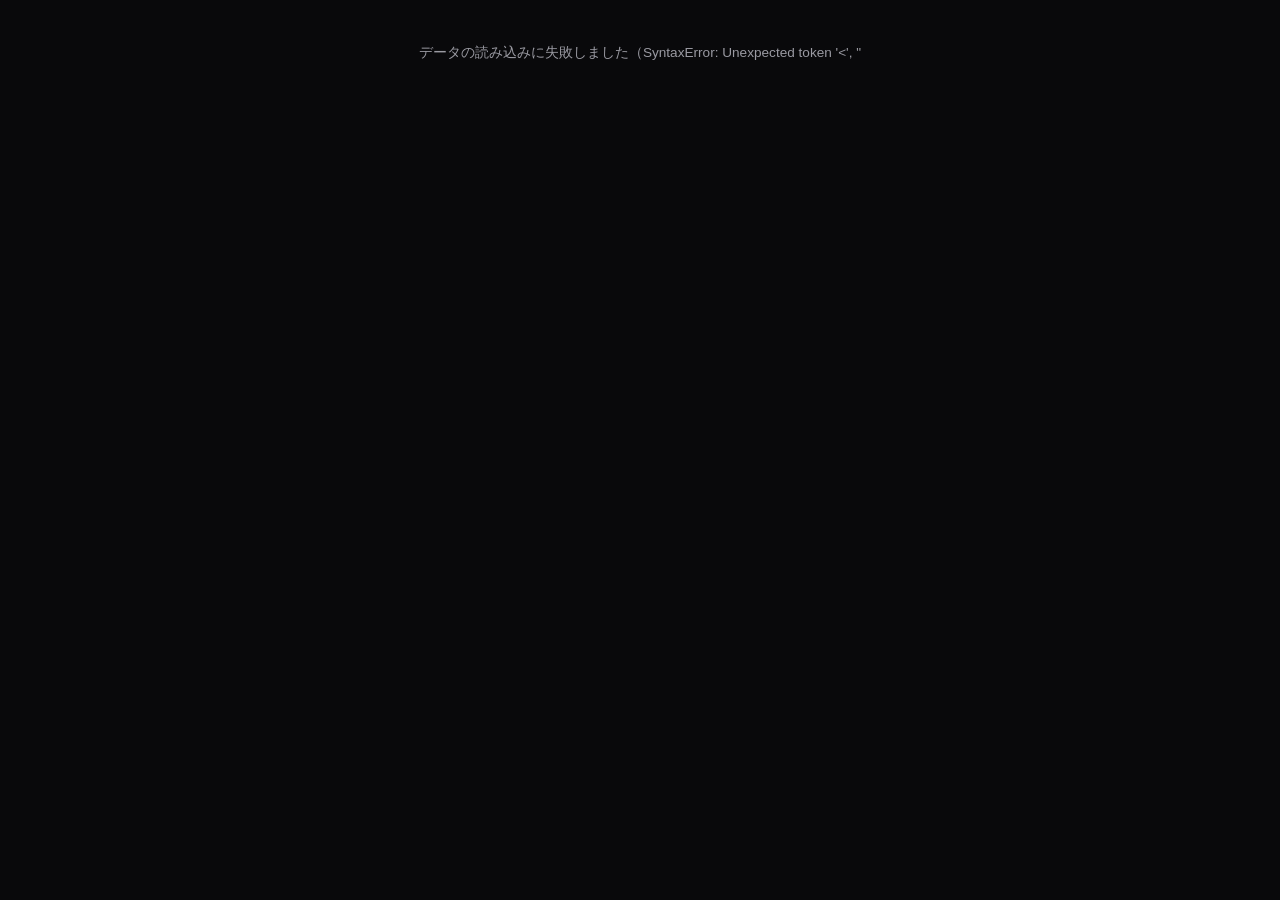
==== commit 1c2779cd: "Slot Atlas 狙い目カレンダーに全面刷新（ログイン制・仲間内限定） 展示会巡回ログアプリを、パチスロホール365日狙い目カレンダーへ差し替え。 データはID・パスワードから導出したAES-GC" ====
--- a/index.html
+++ b/index.html
@@ -4,246 +4,19 @@
 <meta charset="utf-8">
 <meta name="viewport" content="width=device-width, initial-scale=1, viewport-fit=cover">
 <meta name="robots" content="noindex, nofollow, noarchive">
+<meta name="referrer" content="no-referrer">
+<meta http-equiv="Content-Security-Policy" content="default-src 'self'; script-src 'self'; style-src 'self'; img-src 'self' data:; connect-src 'self'; base-uri 'none'; form-action 'none'; object-src 'none'">
 <meta name="theme-color" content="#09090b">
 <title>Slot Atlas — 狙い目カレンダー</title>
 <link rel="manifest" href="manifest.webmanifest">
 <link rel="apple-touch-icon" href="icons/apple-touch-icon.png">
 <link rel="icon" href="icons/icon-192.png">
-<style>
-  :root{
-    color-scheme: dark;
-    --bg:#09090b; --card:#151518; --card-border:#27272a; --fg:#f4f4f5; --muted:#9a9aa2;
-    --s:#f7c948; --a:#5bb0f7; --b:#7bd88f; --c:#3a3a40; --nobet:transparent;
-    --ring:#f4f4f5;
-  }
-  *{box-sizing:border-box}
-  html,body{margin:0;padding:0}
-  body{
-    background:var(--bg); color:var(--fg);
-    font-family:-apple-system,BlinkMacSystemFont,"Hiragino Sans","Yu Gothic",sans-serif;
-    padding:14px; padding-bottom:40px; max-width:640px; margin:0 auto;
-  }
-  h1{font-size:1.15rem; margin:4px 0 2px}
-  .sub{color:var(--muted); font-size:.82rem; margin:0 0 14px; line-height:1.5}
-  .banner{
-    background:#3a2a0a; border:1px solid #6b4d12; color:#f7d98a; border-radius:10px;
-    padding:10px 12px; font-size:.78rem; line-height:1.5; margin-bottom:14px;
-  }
-  .card{background:var(--card); border:1px solid var(--card-border); border-radius:12px; padding:10px}
-  .controls{display:grid; grid-template-columns:1fr 1fr; gap:8px; margin-bottom:12px}
-  select{
-    width:100%; background:var(--card); color:var(--fg); border:1px solid var(--card-border);
-    border-radius:10px; padding:9px 10px; font-size:.9rem;
-  }
-  .stats{display:grid; grid-template-columns:repeat(3,1fr); gap:8px; margin-bottom:12px}
-  .stat{background:var(--card); border:1px solid var(--card-border); border-radius:12px; padding:10px; text-align:center}
-  .stat .label{font-size:.72rem; color:var(--muted)}
-  .stat .value{font-size:1.05rem; font-weight:600; margin-top:2px}
-  .weekdays{display:grid; grid-template-columns:repeat(7,1fr); gap:5px; margin-bottom:5px; text-align:center; color:var(--muted); font-size:.72rem}
-  .grid{display:grid; grid-template-columns:repeat(7,1fr); gap:5px; margin-bottom:14px}
-  .day{
-    aspect-ratio:1/1; border-radius:9px; border:1px solid var(--card-border); background:var(--card);
-    color:var(--fg); font-size:.85rem; display:flex; align-items:center; justify-content:center;
-    cursor:pointer; position:relative; padding:0;
-  }
-  .day:disabled{opacity:.25; cursor:default}
-  .day[data-rank="S"]{background:color-mix(in srgb, var(--s) 30%, var(--card)); border-color:color-mix(in srgb, var(--s) 60%, var(--card-border))}
-  .day[data-rank="A"]{background:color-mix(in srgb, var(--a) 26%, var(--card)); border-color:color-mix(in srgb, var(--a) 55%, var(--card-border))}
-  .day[data-rank="B"]{background:color-mix(in srgb, var(--b) 22%, var(--card)); border-color:color-mix(in srgb, var(--b) 50%, var(--card-border))}
-  .day[data-rank="C"]{background:var(--c)}
-  .day[aria-pressed="true"]{box-shadow:0 0 0 2px var(--ring) inset}
-  .legend{display:flex; flex-wrap:wrap; gap:10px; font-size:.75rem; color:var(--muted); margin-bottom:14px; align-items:center}
-  .legend span{display:inline-flex; align-items:center; gap:4px}
-  .key{width:11px; height:11px; border-radius:3px; border:1px solid var(--card-border); display:inline-block}
-  .key.s{background:color-mix(in srgb, var(--s) 30%, var(--card))}
-  .key.a{background:color-mix(in srgb, var(--a) 26%, var(--card))}
-  .key.b{background:color-mix(in srgb, var(--b) 22%, var(--card))}
-  .key.c{background:var(--c)}
-  .key.n{background:transparent}
-  .detail{margin-bottom:16px}
-  .detail .line1{display:flex; align-items:baseline; gap:8px; flex-wrap:wrap}
-  .badge{
-    font-size:.72rem; font-weight:700; padding:2px 8px; border-radius:999px; background:var(--card-border);
-  }
-  .detail strong{font-size:.95rem}
-  .detail .why{color:var(--muted); font-size:.82rem; margin-top:6px; line-height:1.6}
-  .detail .warn{color:#f0a35c; font-size:.76rem; margin-top:6px}
-  .footer{color:var(--muted); font-size:.72rem; line-height:1.7; text-align:center; margin-top:20px}
-  .footer a{color:var(--muted)}
-  .loading, .error{color:var(--muted); font-size:.85rem; text-align:center; padding:30px 0}
-</style>
+<link rel="stylesheet" href="style.css">
 </head>
 <body>
-  <h1>🎯 Slot Atlas — 狙い目カレンダー</h1>
-  <p class="sub" id="subtitle">読み込み中…</p>
-  <div class="banner">
-    公開情報の統計的な傾向整理であり、結果を保証するものではありません。閲覧のみが目的で、実際の来店判断は自己責任でお願いします。
+  <div id="root">
+    <div class="loading">読み込んでいます…</div>
   </div>
-
-  <div id="app">
-    <div class="loading">データを読み込んでいます…</div>
-  </div>
-
-  <div class="footer">
-    このページは検索エンジンに登録されていません。URLを知っている人だけが閲覧できます。<br>
-    Slot Atlas <span id="model-version"></span>
-  </div>
-
-<script>
-(function () {
-  "use strict";
-
-  var app = document.getElementById("app");
-  var subtitle = document.getElementById("subtitle");
-
-  Promise.all([
-    fetch("data/candidates.json").then(function (r) { return r.json(); }),
-    fetch("data/meta.json").then(function (r) { return r.json(); })
-  ]).then(function (results) {
-    render(results[0], results[1]);
-  }).catch(function (err) {
-    app.innerHTML = '<div class="error">データの読み込みに失敗しました（' + err + '）。data/candidates.json と data/meta.json が同じ場所にあるか確認してください。</div>';
-  });
-
-  function render(rows, meta) {
-    document.getElementById("model-version").textContent = meta.model_version || "";
-    subtitle.textContent =
-      meta.hall_count + "店舗を追跡・" + meta.date_range[0] + "〜" + meta.date_range[1] +
-      " / 最終更新 " + meta.as_of;
-
-    var rankValue = { "NO BET": 0, "C": 1, "B": 2, "A": 3, "S": 4 };
-    var byDate = new Map();
-    rows.forEach(function (row) {
-      if (!byDate.has(row.d)) byDate.set(row.d, []);
-      byDate.get(row.d).push(row);
-    });
-    var months = Array.from(new Set(rows.map(function (r) { return r.d.slice(0, 7); }))).sort();
-    var markets = Array.from(new Set(rows.map(function (r) { return r.m; }))).sort();
-
-    app.innerHTML =
-      '<div class="controls">' +
-      '  <label>月<select id="month"></select></label>' +
-      '  <label>市場<select id="market"><option value="all">全登録市場</option></select></label>' +
-      '</div>' +
-      '<div class="stats">' +
-      '  <div class="stat"><div class="label">S/A/B</div><div class="value" id="stat-playable">0日</div></div>' +
-      '  <div class="stat"><div class="label">見送り</div><div class="value" id="stat-skip">0日</div></div>' +
-      '  <div class="stat"><div class="label">最多候補</div><div class="value" id="stat-top">—</div></div>' +
-      '</div>' +
-      '<div class="weekdays"><span>月</span><span>火</span><span>水</span><span>木</span><span>金</span><span>土</span><span>日</span></div>' +
-      '<div class="grid" id="grid"></div>' +
-      '<div class="legend">' +
-      '  <span><i class="key s"></i>S</span><span><i class="key a"></i>A</span>' +
-      '  <span><i class="key b"></i>B</span><span><i class="key c"></i>C</span>' +
-      '  <span><i class="key n"></i>見送り</span>' +
-      '</div>' +
-      '<div class="card detail" id="detail"></div>';
-
-    var monthSelect = document.getElementById("month");
-    var marketSelect = document.getElementById("market");
-    var grid = document.getElementById("grid");
-    var detail = document.getElementById("detail");
-
-    markets.forEach(function (m) {
-      var o = document.createElement("option");
-      o.value = m; o.textContent = m;
-      marketSelect.appendChild(o);
-    });
-    months.forEach(function (m) {
-      var o = document.createElement("option");
-      o.value = m; o.textContent = m.replace("-", "年") + "月";
-      monthSelect.appendChild(o);
-    });
-    monthSelect.value = months[0];
-    var selectedDate = rows[0].d;
-
-    function candidates(date) {
-      var market = marketSelect.value;
-      var list = byDate.get(date) || [];
-      return market === "all" ? list : list.filter(function (r) { return r.m === market; });
-    }
-    function bestFor(date) {
-      var list = candidates(date).slice().sort(function (a, b) {
-        return (rankValue[b.r] - rankValue[a.r]) || (b.u - a.u) || (b.c - a.c);
-      });
-      return list[0];
-    }
-    function labelFor(row) {
-      return (row.r === "NO BET" || row.r === "C") ? ("見送り（相対首位: " + row.h + "）") : row.h;
-    }
-    function daysInMonth(month) {
-      var bits = month.split("-").map(Number);
-      return new Date(bits[0], bits[1], 0).getDate();
-    }
-    function iso(month, day) { return month + "-" + String(day).padStart(2, "0"); }
-
-    function renderDetail() {
-      var row = bestFor(selectedDate);
-      if (!row) { detail.textContent = "対象期間外"; return; }
-      var n = row.n === null ? "n未記載" : "n=" + row.n;
-      var risks = row.risk.length ? (" / リスク: " + row.risk.join("・")) : "";
-      var warnings = [row.stale, row.hz].filter(Boolean);
-      var travel = row.tm === null ? "移動未設定" : ("尾山台から約" + row.tm + "分・調整-" + row.tp);
-      detail.innerHTML =
-        '<div class="line1"><span class="badge">' + row.r + '</span><strong>' + selectedDate + " " + labelFor(row) + '</strong></div>' +
-        '<div class="why">' + row.why + " / 予測平均 " + (row.p >= 0 ? "+" : "") + row.p + "枚 / 判定余白 " +
-        (row.e >= 0 ? "+" : "") + row.e + " / " + travel + " / 効用 " + (row.u >= 0 ? "+" : "") + row.u +
-        " / " + n + " / 信頼度 " + Math.round(row.c * 100) + "%" + risks + '</div>' +
-        (warnings.length ? '<div class="warn">' + warnings.join(" / ") + '</div>' : "");
-    }
-
-    function renderGrid() {
-      var month = monthSelect.value;
-      var parts = month.split("-").map(Number);
-      var first = new Date(parts[0], parts[1] - 1, 1);
-      var leading = (first.getDay() + 6) % 7;
-      grid.innerHTML = "";
-      for (var i = 0; i < leading; i++) {
-        var empty = document.createElement("div");
-        grid.appendChild(empty);
-      }
-      var counts = new Map(); var playable = 0; var skip = 0;
-      var total = daysInMonth(month);
-      for (var day = 1; day <= total; day++) {
-        var date = iso(month, day);
-        var row = bestFor(date);
-        var btn = document.createElement("button");
-        btn.type = "button"; btn.className = "day"; btn.textContent = String(day);
-        if (row) {
-          btn.dataset.rank = row.r;
-          btn.setAttribute("aria-label", date + " " + row.r + " " + labelFor(row));
-          if (rankValue[row.r] >= 2) { playable++; counts.set(row.h, (counts.get(row.h) || 0) + 1); }
-          else { skip++; }
-        } else {
-          btn.disabled = true;
-          btn.setAttribute("aria-label", date + " 対象期間外");
-        }
-        btn.setAttribute("aria-pressed", date === selectedDate ? "true" : "false");
-        btn.addEventListener("click", function (d) {
-          return function () { selectedDate = d; renderGrid(); };
-        }(date));
-        grid.appendChild(btn);
-      }
-      document.getElementById("stat-playable").textContent = playable + "日";
-      document.getElementById("stat-skip").textContent = skip + "日";
-      var top = Array.from(counts.entries()).sort(function (a, b) { return b[1] - a[1]; })[0];
-      document.getElementById("stat-top").textContent = top ? top[0] : "—";
-      renderDetail();
-    }
-
-    monthSelect.addEventListener("change", function () { selectedDate = monthSelect.value + "-01"; renderGrid(); });
-    marketSelect.addEventListener("change", renderGrid);
-    renderGrid();
-  }
-})();
-</script>
-
-<script>
-if ("serviceWorker" in navigator) {
-  window.addEventListener("load", function () {
-    navigator.serviceWorker.register("sw.js").catch(function () {});
-  });
-}
-</script>
+  <script src="app.js" defer></script>
 </body>
 </html>
--- a/style.css
+++ b/style.css
@@ -0,0 +1,84 @@
+:root{
+  color-scheme: dark;
+  --bg:#09090b; --card:#151518; --card-border:#27272a; --fg:#f4f4f5; --muted:#9a9aa2;
+  --s:#f7c948; --a:#5bb0f7; --b:#7bd88f; --c:#3a3a40;
+  --ring:#f4f4f5; --danger:#f0a35c;
+}
+*{box-sizing:border-box}
+html,body{margin:0;padding:0}
+body{
+  background:var(--bg); color:var(--fg);
+  font-family:-apple-system,BlinkMacSystemFont,"Hiragino Sans","Yu Gothic",sans-serif;
+  padding:14px; padding-bottom:40px; max-width:640px; margin:0 auto;
+}
+h1{font-size:1.15rem; margin:4px 0 2px}
+.sub{color:var(--muted); font-size:.82rem; margin:0 0 14px; line-height:1.5}
+.banner{
+  background:#3a2a0a; border:1px solid #6b4d12; color:#f7d98a; border-radius:10px;
+  padding:10px 12px; font-size:.78rem; line-height:1.5; margin-bottom:14px;
+}
+.card{background:var(--card); border:1px solid var(--card-border); border-radius:12px; padding:10px}
+
+/* login */
+.login-wrap{display:flex; align-items:center; justify-content:center; min-height:70vh}
+.login-card{width:100%; max-width:320px; background:var(--card); border:1px solid var(--card-border); border-radius:14px; padding:22px}
+.login-card h2{font-size:1rem; margin:0 0 4px}
+.login-card p{color:var(--muted); font-size:.78rem; margin:0 0 16px}
+.field{margin-bottom:12px}
+.field label{display:block; font-size:.78rem; color:var(--muted); margin-bottom:5px}
+.field input{
+  width:100%; background:#0d0d10; color:var(--fg); border:1px solid var(--card-border);
+  border-radius:9px; padding:10px 11px; font-size:.95rem;
+}
+.field input:focus{outline:2px solid var(--ring); outline-offset:1px}
+.login-btn{
+  width:100%; background:var(--fg); color:#09090b; border:none; border-radius:9px;
+  padding:11px; font-size:.92rem; font-weight:600; cursor:pointer; margin-top:4px;
+}
+.login-btn:disabled{opacity:.4; cursor:default}
+.login-error{color:var(--danger); font-size:.8rem; margin-top:10px; min-height:1.2em}
+.logout-row{display:flex; justify-content:flex-end; margin-bottom:6px}
+.logout-btn{
+  background:transparent; color:var(--muted); border:1px solid var(--card-border);
+  border-radius:8px; padding:5px 10px; font-size:.74rem; cursor:pointer;
+}
+
+/* controls */
+.controls{display:grid; grid-template-columns:1fr 1fr; gap:8px; margin-bottom:12px}
+select{
+  width:100%; background:var(--card); color:var(--fg); border:1px solid var(--card-border);
+  border-radius:10px; padding:9px 10px; font-size:.9rem;
+}
+.stats{display:grid; grid-template-columns:repeat(3,1fr); gap:8px; margin-bottom:12px}
+.stat{background:var(--card); border:1px solid var(--card-border); border-radius:12px; padding:10px; text-align:center}
+.stat .label{font-size:.72rem; color:var(--muted)}
+.stat .value{font-size:1.05rem; font-weight:600; margin-top:2px}
+.weekdays{display:grid; grid-template-columns:repeat(7,1fr); gap:5px; margin-bottom:5px; text-align:center; color:var(--muted); font-size:.72rem}
+.grid{display:grid; grid-template-columns:repeat(7,1fr); gap:5px; margin-bottom:14px}
+.day{
+  aspect-ratio:1/1; border-radius:9px; border:1px solid var(--card-border); background:var(--card);
+  color:var(--fg); font-size:.85rem; display:flex; align-items:center; justify-content:center;
+  cursor:pointer; position:relative; padding:0;
+}
+.day:disabled{opacity:.25; cursor:default}
+.day[data-rank="S"]{background:color-mix(in srgb, var(--s) 30%, var(--card)); border-color:color-mix(in srgb, var(--s) 60%, var(--card-border))}
+.day[data-rank="A"]{background:color-mix(in srgb, var(--a) 26%, var(--card)); border-color:color-mix(in srgb, var(--a) 55%, var(--card-border))}
+.day[data-rank="B"]{background:color-mix(in srgb, var(--b) 22%, var(--card)); border-color:color-mix(in srgb, var(--b) 50%, var(--card-border))}
+.day[data-rank="C"]{background:var(--c)}
+.day[aria-pressed="true"]{box-shadow:0 0 0 2px var(--ring) inset}
+.legend{display:flex; flex-wrap:wrap; gap:10px; font-size:.75rem; color:var(--muted); margin-bottom:14px; align-items:center}
+.legend span{display:inline-flex; align-items:center; gap:4px}
+.key{width:11px; height:11px; border-radius:3px; border:1px solid var(--card-border); display:inline-block}
+.key.s{background:color-mix(in srgb, var(--s) 30%, var(--card))}
+.key.a{background:color-mix(in srgb, var(--a) 26%, var(--card))}
+.key.b{background:color-mix(in srgb, var(--b) 22%, var(--card))}
+.key.c{background:var(--c)}
+.key.n{background:transparent}
+.detail{margin-bottom:16px}
+.detail .line1{display:flex; align-items:baseline; gap:8px; flex-wrap:wrap}
+.badge{font-size:.72rem; font-weight:700; padding:2px 8px; border-radius:999px; background:var(--card-border)}
+.detail strong{font-size:.95rem}
+.detail .why{color:var(--muted); font-size:.82rem; margin-top:6px; line-height:1.6}
+.detail .warn{color:var(--danger); font-size:.76rem; margin-top:6px}
+.footer{color:var(--muted); font-size:.72rem; line-height:1.7; text-align:center; margin-top:20px}
+.loading, .error{color:var(--muted); font-size:.85rem; text-align:center; padding:30px 0}
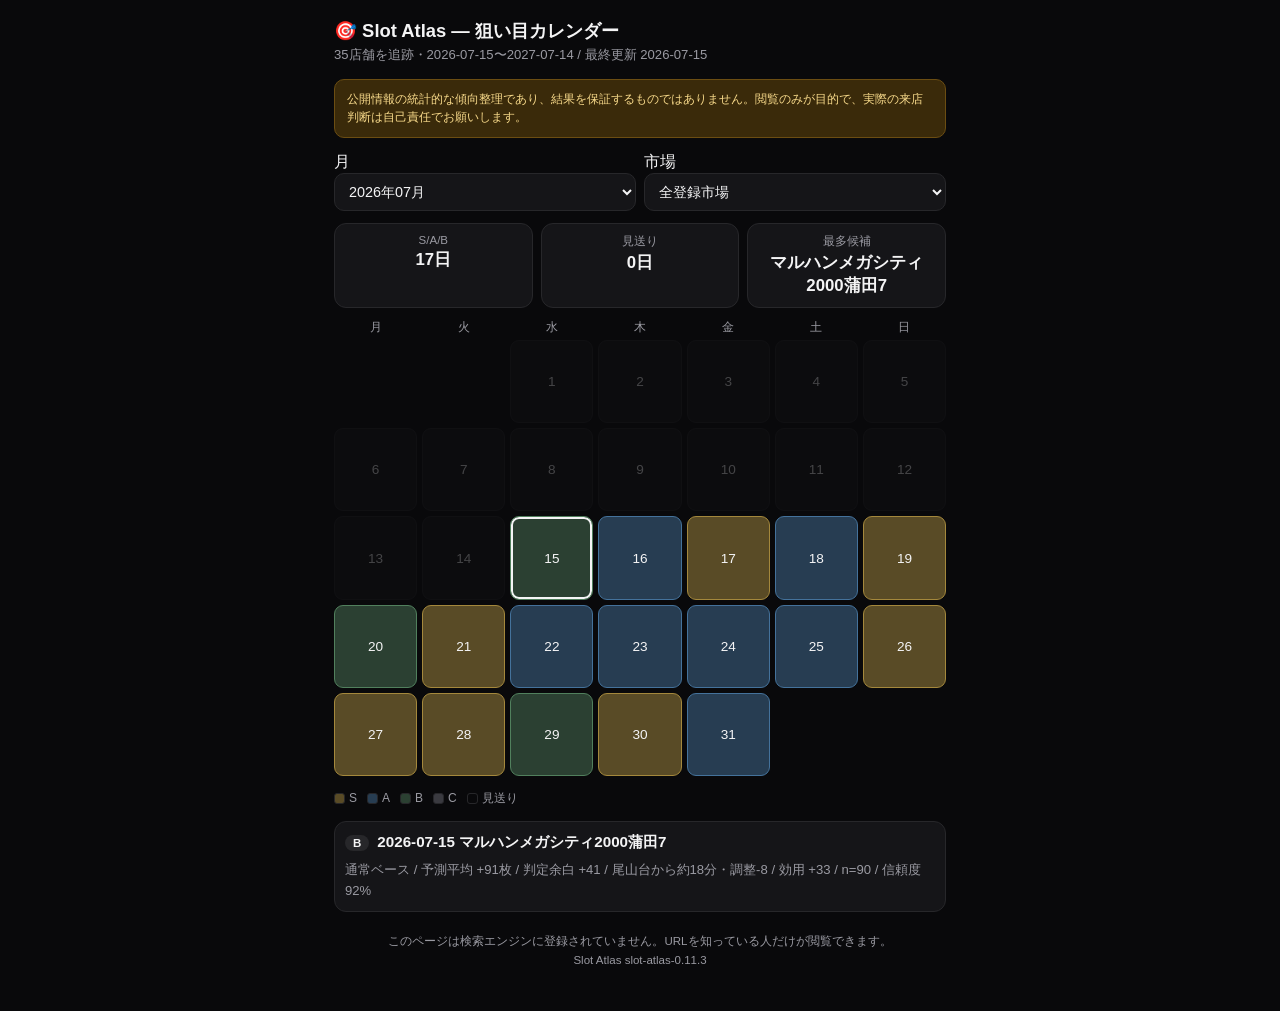
==== commit 5129022b: "Merge pull request #1 from riecle/claude/mobile-compatibility-0sr8ek スマホ対応: 巡回ログをGitHub Pages公開＋オフライ" ====
--- a/index.html
+++ b/index.html
@@ -4,19 +4,246 @@
 <meta charset="utf-8">
 <meta name="viewport" content="width=device-width, initial-scale=1, viewport-fit=cover">
 <meta name="robots" content="noindex, nofollow, noarchive">
-<meta name="referrer" content="no-referrer">
-<meta http-equiv="Content-Security-Policy" content="default-src 'self'; script-src 'self'; style-src 'self'; img-src 'self' data:; connect-src 'self'; base-uri 'none'; form-action 'none'; object-src 'none'">
 <meta name="theme-color" content="#09090b">
 <title>Slot Atlas — 狙い目カレンダー</title>
 <link rel="manifest" href="manifest.webmanifest">
 <link rel="apple-touch-icon" href="icons/apple-touch-icon.png">
 <link rel="icon" href="icons/icon-192.png">
-<link rel="stylesheet" href="style.css">
+<style>
+  :root{
+    color-scheme: dark;
+    --bg:#09090b; --card:#151518; --card-border:#27272a; --fg:#f4f4f5; --muted:#9a9aa2;
+    --s:#f7c948; --a:#5bb0f7; --b:#7bd88f; --c:#3a3a40; --nobet:transparent;
+    --ring:#f4f4f5;
+  }
+  *{box-sizing:border-box}
+  html,body{margin:0;padding:0}
+  body{
+    background:var(--bg); color:var(--fg);
+    font-family:-apple-system,BlinkMacSystemFont,"Hiragino Sans","Yu Gothic",sans-serif;
+    padding:14px; padding-bottom:40px; max-width:640px; margin:0 auto;
+  }
+  h1{font-size:1.15rem; margin:4px 0 2px}
+  .sub{color:var(--muted); font-size:.82rem; margin:0 0 14px; line-height:1.5}
+  .banner{
+    background:#3a2a0a; border:1px solid #6b4d12; color:#f7d98a; border-radius:10px;
+    padding:10px 12px; font-size:.78rem; line-height:1.5; margin-bottom:14px;
+  }
+  .card{background:var(--card); border:1px solid var(--card-border); border-radius:12px; padding:10px}
+  .controls{display:grid; grid-template-columns:1fr 1fr; gap:8px; margin-bottom:12px}
+  select{
+    width:100%; background:var(--card); color:var(--fg); border:1px solid var(--card-border);
+    border-radius:10px; padding:9px 10px; font-size:.9rem;
+  }
+  .stats{display:grid; grid-template-columns:repeat(3,1fr); gap:8px; margin-bottom:12px}
+  .stat{background:var(--card); border:1px solid var(--card-border); border-radius:12px; padding:10px; text-align:center}
+  .stat .label{font-size:.72rem; color:var(--muted)}
+  .stat .value{font-size:1.05rem; font-weight:600; margin-top:2px}
+  .weekdays{display:grid; grid-template-columns:repeat(7,1fr); gap:5px; margin-bottom:5px; text-align:center; color:var(--muted); font-size:.72rem}
+  .grid{display:grid; grid-template-columns:repeat(7,1fr); gap:5px; margin-bottom:14px}
+  .day{
+    aspect-ratio:1/1; border-radius:9px; border:1px solid var(--card-border); background:var(--card);
+    color:var(--fg); font-size:.85rem; display:flex; align-items:center; justify-content:center;
+    cursor:pointer; position:relative; padding:0;
+  }
+  .day:disabled{opacity:.25; cursor:default}
+  .day[data-rank="S"]{background:color-mix(in srgb, var(--s) 30%, var(--card)); border-color:color-mix(in srgb, var(--s) 60%, var(--card-border))}
+  .day[data-rank="A"]{background:color-mix(in srgb, var(--a) 26%, var(--card)); border-color:color-mix(in srgb, var(--a) 55%, var(--card-border))}
+  .day[data-rank="B"]{background:color-mix(in srgb, var(--b) 22%, var(--card)); border-color:color-mix(in srgb, var(--b) 50%, var(--card-border))}
+  .day[data-rank="C"]{background:var(--c)}
+  .day[aria-pressed="true"]{box-shadow:0 0 0 2px var(--ring) inset}
+  .legend{display:flex; flex-wrap:wrap; gap:10px; font-size:.75rem; color:var(--muted); margin-bottom:14px; align-items:center}
+  .legend span{display:inline-flex; align-items:center; gap:4px}
+  .key{width:11px; height:11px; border-radius:3px; border:1px solid var(--card-border); display:inline-block}
+  .key.s{background:color-mix(in srgb, var(--s) 30%, var(--card))}
+  .key.a{background:color-mix(in srgb, var(--a) 26%, var(--card))}
+  .key.b{background:color-mix(in srgb, var(--b) 22%, var(--card))}
+  .key.c{background:var(--c)}
+  .key.n{background:transparent}
+  .detail{margin-bottom:16px}
+  .detail .line1{display:flex; align-items:baseline; gap:8px; flex-wrap:wrap}
+  .badge{
+    font-size:.72rem; font-weight:700; padding:2px 8px; border-radius:999px; background:var(--card-border);
+  }
+  .detail strong{font-size:.95rem}
+  .detail .why{color:var(--muted); font-size:.82rem; margin-top:6px; line-height:1.6}
+  .detail .warn{color:#f0a35c; font-size:.76rem; margin-top:6px}
+  .footer{color:var(--muted); font-size:.72rem; line-height:1.7; text-align:center; margin-top:20px}
+  .footer a{color:var(--muted)}
+  .loading, .error{color:var(--muted); font-size:.85rem; text-align:center; padding:30px 0}
+</style>
 </head>
 <body>
-  <div id="root">
-    <div class="loading">読み込んでいます…</div>
+  <h1>🎯 Slot Atlas — 狙い目カレンダー</h1>
+  <p class="sub" id="subtitle">読み込み中…</p>
+  <div class="banner">
+    公開情報の統計的な傾向整理であり、結果を保証するものではありません。閲覧のみが目的で、実際の来店判断は自己責任でお願いします。
   </div>
-  <script src="app.js" defer></script>
+
+  <div id="app">
+    <div class="loading">データを読み込んでいます…</div>
+  </div>
+
+  <div class="footer">
+    このページは検索エンジンに登録されていません。URLを知っている人だけが閲覧できます。<br>
+    Slot Atlas <span id="model-version"></span>
+  </div>
+
+<script>
+(function () {
+  "use strict";
+
+  var app = document.getElementById("app");
+  var subtitle = document.getElementById("subtitle");
+
+  Promise.all([
+    fetch("data/candidates.json").then(function (r) { return r.json(); }),
+    fetch("data/meta.json").then(function (r) { return r.json(); })
+  ]).then(function (results) {
+    render(results[0], results[1]);
+  }).catch(function (err) {
+    app.innerHTML = '<div class="error">データの読み込みに失敗しました（' + err + '）。data/candidates.json と data/meta.json が同じ場所にあるか確認してください。</div>';
+  });
+
+  function render(rows, meta) {
+    document.getElementById("model-version").textContent = meta.model_version || "";
+    subtitle.textContent =
+      meta.hall_count + "店舗を追跡・" + meta.date_range[0] + "〜" + meta.date_range[1] +
+      " / 最終更新 " + meta.as_of;
+
+    var rankValue = { "NO BET": 0, "C": 1, "B": 2, "A": 3, "S": 4 };
+    var byDate = new Map();
+    rows.forEach(function (row) {
+      if (!byDate.has(row.d)) byDate.set(row.d, []);
+      byDate.get(row.d).push(row);
+    });
+    var months = Array.from(new Set(rows.map(function (r) { return r.d.slice(0, 7); }))).sort();
+    var markets = Array.from(new Set(rows.map(function (r) { return r.m; }))).sort();
+
+    app.innerHTML =
+      '<div class="controls">' +
+      '  <label>月<select id="month"></select></label>' +
+      '  <label>市場<select id="market"><option value="all">全登録市場</option></select></label>' +
+      '</div>' +
+      '<div class="stats">' +
+      '  <div class="stat"><div class="label">S/A/B</div><div class="value" id="stat-playable">0日</div></div>' +
+      '  <div class="stat"><div class="label">見送り</div><div class="value" id="stat-skip">0日</div></div>' +
+      '  <div class="stat"><div class="label">最多候補</div><div class="value" id="stat-top">—</div></div>' +
+      '</div>' +
+      '<div class="weekdays"><span>月</span><span>火</span><span>水</span><span>木</span><span>金</span><span>土</span><span>日</span></div>' +
+      '<div class="grid" id="grid"></div>' +
+      '<div class="legend">' +
+      '  <span><i class="key s"></i>S</span><span><i class="key a"></i>A</span>' +
+      '  <span><i class="key b"></i>B</span><span><i class="key c"></i>C</span>' +
+      '  <span><i class="key n"></i>見送り</span>' +
+      '</div>' +
+      '<div class="card detail" id="detail"></div>';
+
+    var monthSelect = document.getElementById("month");
+    var marketSelect = document.getElementById("market");
+    var grid = document.getElementById("grid");
+    var detail = document.getElementById("detail");
+
+    markets.forEach(function (m) {
+      var o = document.createElement("option");
+      o.value = m; o.textContent = m;
+      marketSelect.appendChild(o);
+    });
+    months.forEach(function (m) {
+      var o = document.createElement("option");
+      o.value = m; o.textContent = m.replace("-", "年") + "月";
+      monthSelect.appendChild(o);
+    });
+    monthSelect.value = months[0];
+    var selectedDate = rows[0].d;
+
+    function candidates(date) {
+      var market = marketSelect.value;
+      var list = byDate.get(date) || [];
+      return market === "all" ? list : list.filter(function (r) { return r.m === market; });
+    }
+    function bestFor(date) {
+      var list = candidates(date).slice().sort(function (a, b) {
+        return (rankValue[b.r] - rankValue[a.r]) || (b.u - a.u) || (b.c - a.c);
+      });
+      return list[0];
+    }
+    function labelFor(row) {
+      return (row.r === "NO BET" || row.r === "C") ? ("見送り（相対首位: " + row.h + "）") : row.h;
+    }
+    function daysInMonth(month) {
+      var bits = month.split("-").map(Number);
+      return new Date(bits[0], bits[1], 0).getDate();
+    }
+    function iso(month, day) { return month + "-" + String(day).padStart(2, "0"); }
+
+    function renderDetail() {
+      var row = bestFor(selectedDate);
+      if (!row) { detail.textContent = "対象期間外"; return; }
+      var n = row.n === null ? "n未記載" : "n=" + row.n;
+      var risks = row.risk.length ? (" / リスク: " + row.risk.join("・")) : "";
+      var warnings = [row.stale, row.hz].filter(Boolean);
+      var travel = row.tm === null ? "移動未設定" : ("尾山台から約" + row.tm + "分・調整-" + row.tp);
+      detail.innerHTML =
+        '<div class="line1"><span class="badge">' + row.r + '</span><strong>' + selectedDate + " " + labelFor(row) + '</strong></div>' +
+        '<div class="why">' + row.why + " / 予測平均 " + (row.p >= 0 ? "+" : "") + row.p + "枚 / 判定余白 " +
+        (row.e >= 0 ? "+" : "") + row.e + " / " + travel + " / 効用 " + (row.u >= 0 ? "+" : "") + row.u +
+        " / " + n + " / 信頼度 " + Math.round(row.c * 100) + "%" + risks + '</div>' +
+        (warnings.length ? '<div class="warn">' + warnings.join(" / ") + '</div>' : "");
+    }
+
+    function renderGrid() {
+      var month = monthSelect.value;
+      var parts = month.split("-").map(Number);
+      var first = new Date(parts[0], parts[1] - 1, 1);
+      var leading = (first.getDay() + 6) % 7;
+      grid.innerHTML = "";
+      for (var i = 0; i < leading; i++) {
+        var empty = document.createElement("div");
+        grid.appendChild(empty);
+      }
+      var counts = new Map(); var playable = 0; var skip = 0;
+      var total = daysInMonth(month);
+      for (var day = 1; day <= total; day++) {
+        var date = iso(month, day);
+        var row = bestFor(date);
+        var btn = document.createElement("button");
+        btn.type = "button"; btn.className = "day"; btn.textContent = String(day);
+        if (row) {
+          btn.dataset.rank = row.r;
+          btn.setAttribute("aria-label", date + " " + row.r + " " + labelFor(row));
+          if (rankValue[row.r] >= 2) { playable++; counts.set(row.h, (counts.get(row.h) || 0) + 1); }
+          else { skip++; }
+        } else {
+          btn.disabled = true;
+          btn.setAttribute("aria-label", date + " 対象期間外");
+        }
+        btn.setAttribute("aria-pressed", date === selectedDate ? "true" : "false");
+        btn.addEventListener("click", function (d) {
+          return function () { selectedDate = d; renderGrid(); };
+        }(date));
+        grid.appendChild(btn);
+      }
+      document.getElementById("stat-playable").textContent = playable + "日";
+      document.getElementById("stat-skip").textContent = skip + "日";
+      var top = Array.from(counts.entries()).sort(function (a, b) { return b[1] - a[1]; })[0];
+      document.getElementById("stat-top").textContent = top ? top[0] : "—";
+      renderDetail();
+    }
+
+    monthSelect.addEventListener("change", function () { selectedDate = monthSelect.value + "-01"; renderGrid(); });
+    marketSelect.addEventListener("change", renderGrid);
+    renderGrid();
+  }
+})();
+</script>
+
+<script>
+if ("serviceWorker" in navigator) {
+  window.addEventListener("load", function () {
+    navigator.serviceWorker.register("sw.js").catch(function () {});
+  });
+}
+</script>
 </body>
 </html>
